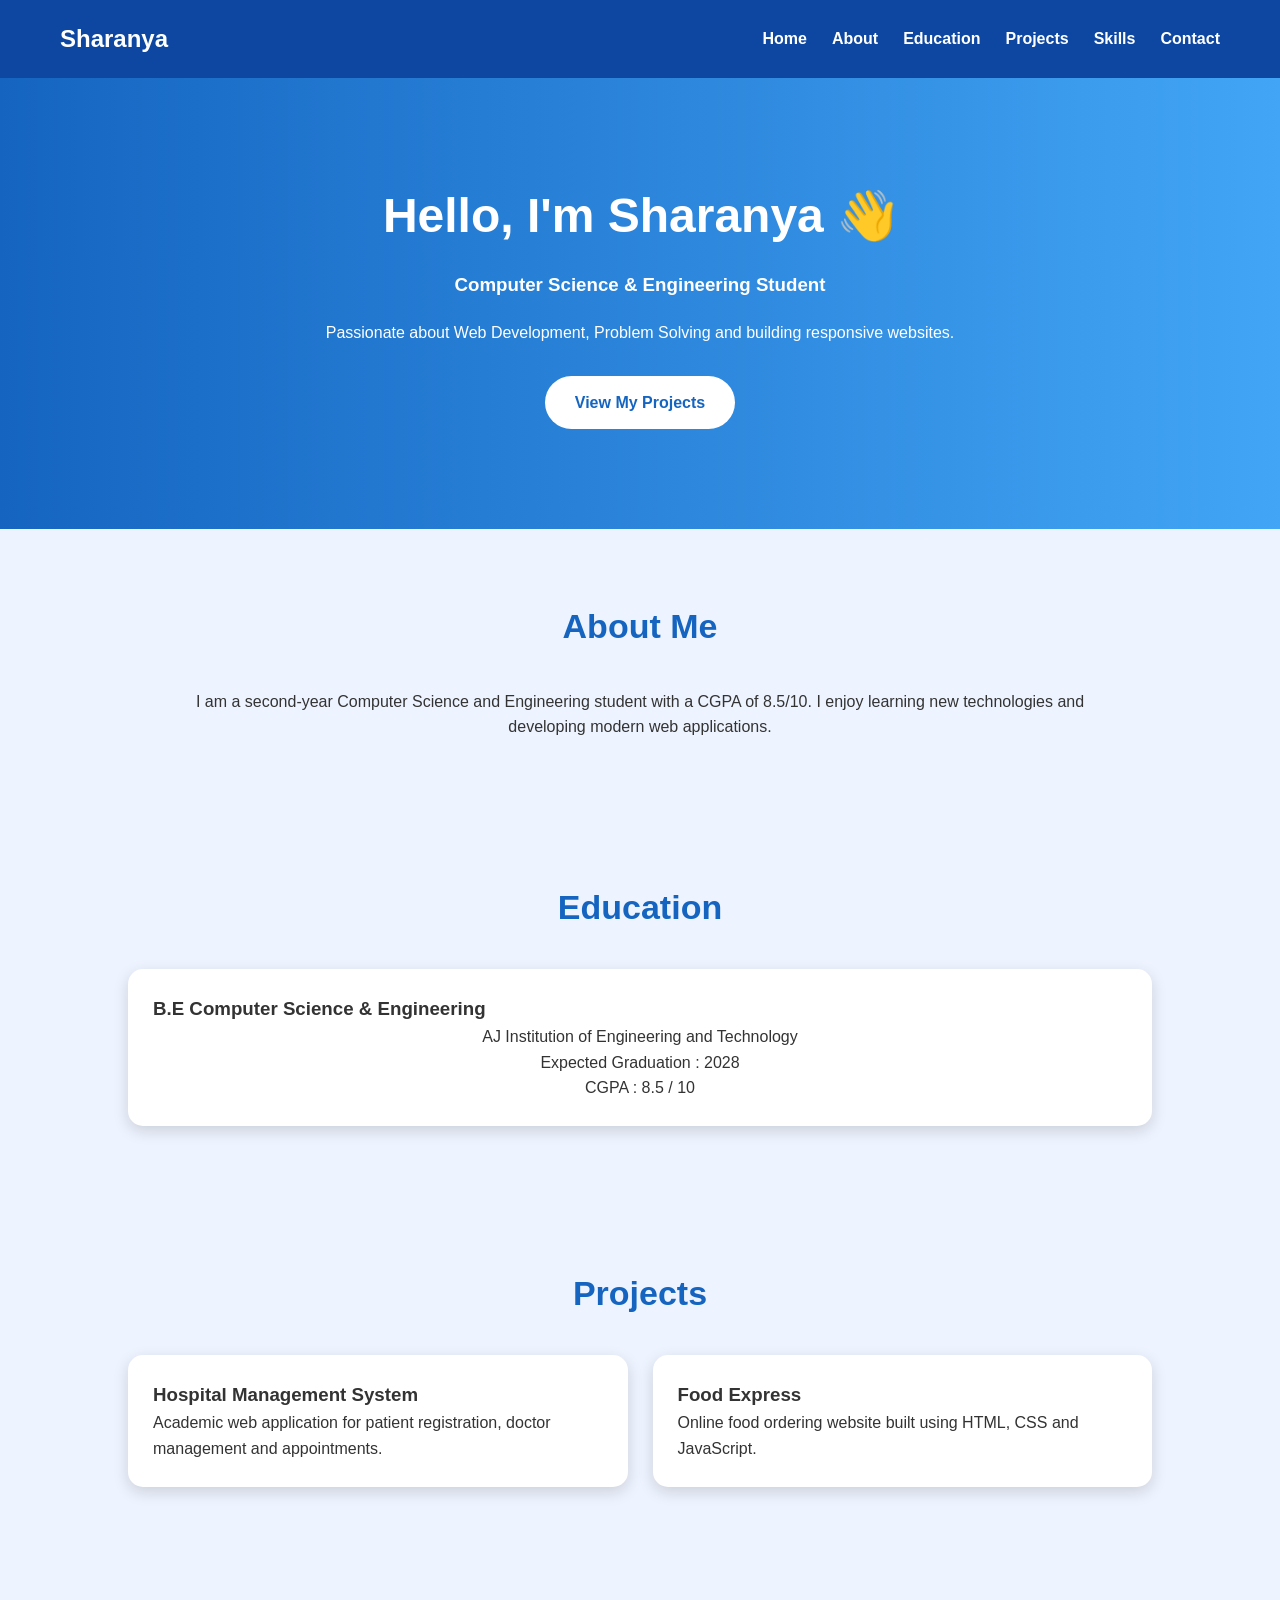
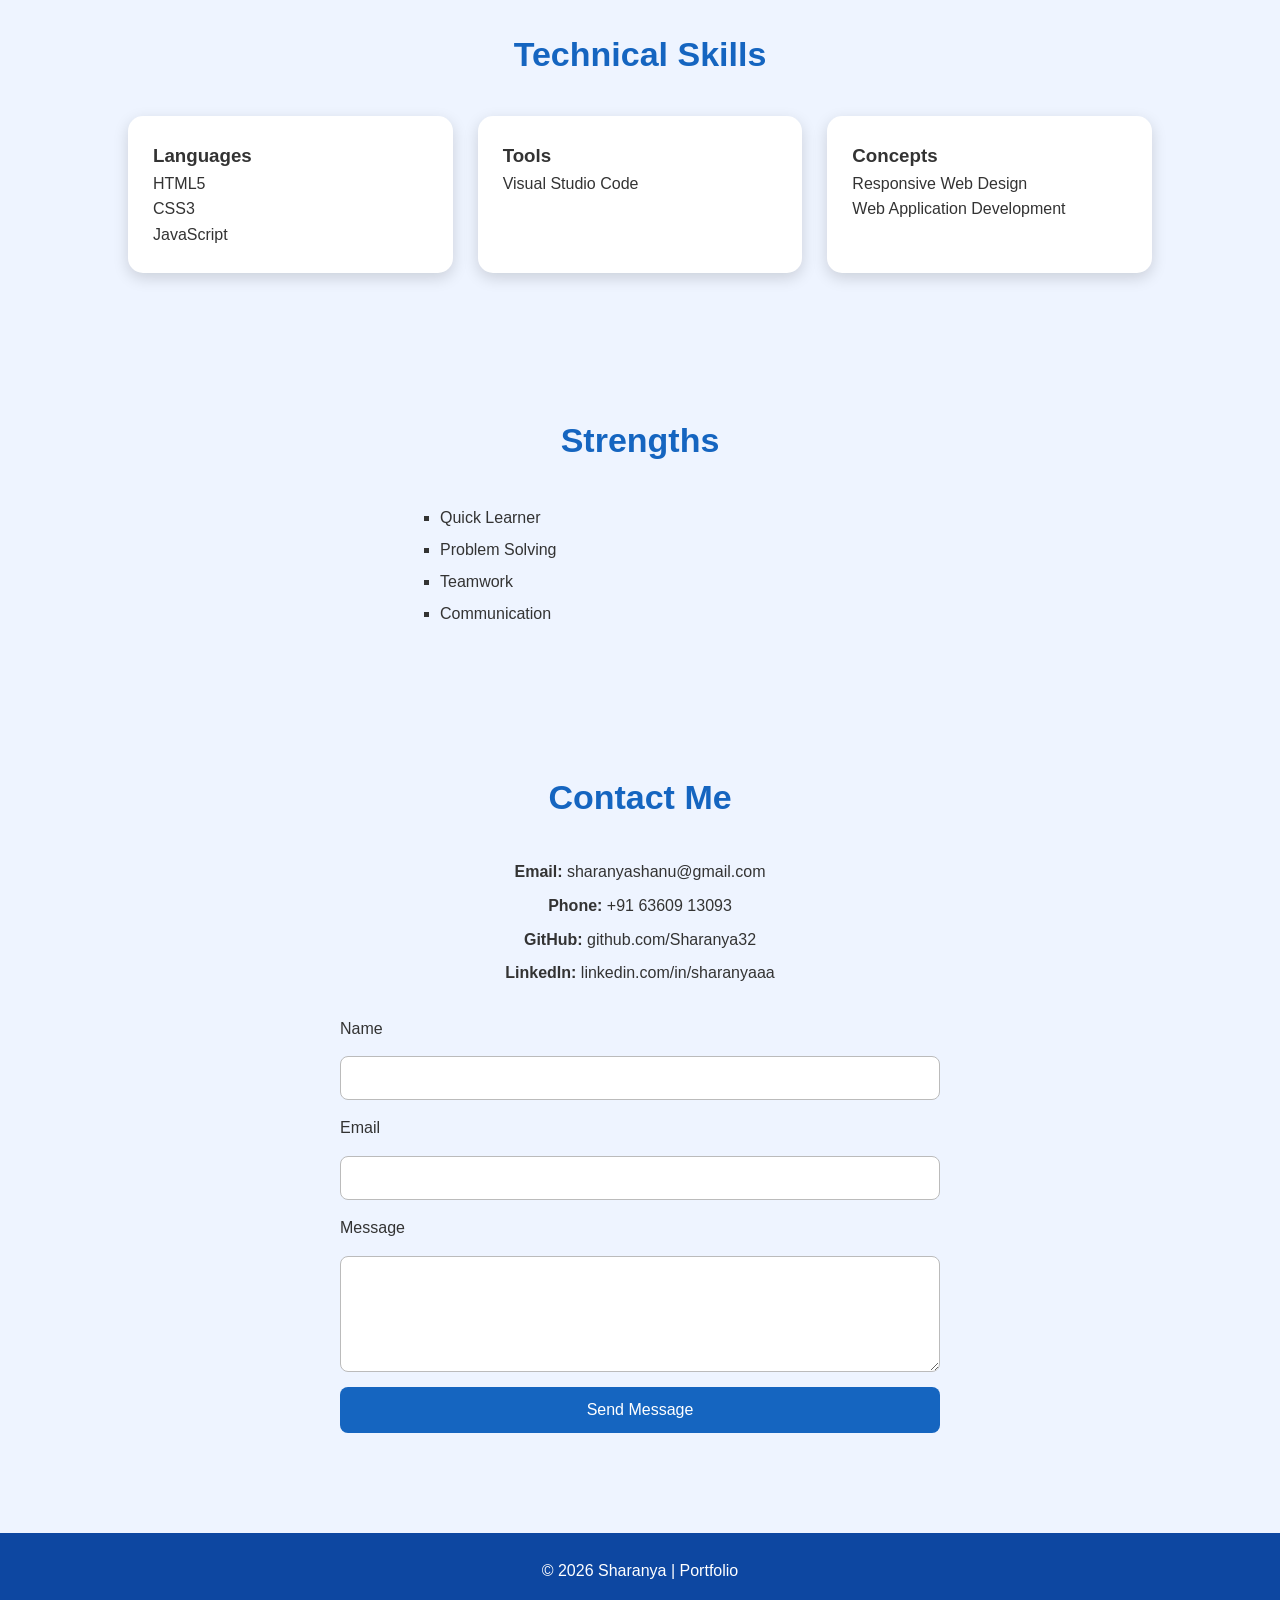
==== index.html @ c0501e67 "Update index.html" ====
<!DOCTYPE html>
<html lang="en">
<head>
    <meta charset="UTF-8">
    <meta name="viewport" content="width=device-width, initial-scale=1.0">
    <title>Sharanya | Portfolio</title>

    <meta name="description" content="Portfolio of Sharanya, Computer Science and Engineering Student">
    <meta name="keywords" content="Portfolio, HTML, CSS, JavaScript, Web Development">
    <meta name="author" content="Sharanya">

   <link rel="stylesheet" href="style.css">

<body>

<a href="#home" class="skip-link">Skip to Main Content</a>

<header>

    <nav aria-label="Main Navigation">

        <h2 class="logo">Sharanya</h2>

        <ul>

            <li><a href="#home">Home</a></li>

            <li><a href="#about">About</a></li>

            <li><a href="#education">Education</a></li>

            <li><a href="#projects">Projects</a></li>

            <li><a href="#skills">Skills</a></li>

            <li><a href="#contact">Contact</a></li>

        </ul>

    </nav>

</header>

<!-- HOME -->

<main>

<section id="home" class="hero">

<h1>Hello, I'm Sharanya 👋</h1>

<h3>Computer Science & Engineering Student</h3>

<p>

Passionate about Web Development, Problem Solving and
building responsive websites.

</p>

<a href="#projects" class="btn">
View My Projects
</a>

</section>

<!-- ABOUT -->

<section id="about">

<h2>About Me</h2>

<p>

I am a second-year Computer Science and Engineering student
with a CGPA of 8.5/10.
I enjoy learning new technologies and developing modern web applications.

</p>

</section>

<!-- EDUCATION -->

<section id="education">

<h2>Education</h2>

<div class="card">

<h3>B.E Computer Science & Engineering</h3>

<p>

AJ Institution of Engineering and Technology

</p>

<p>

Expected Graduation : 2028

</p>

<p>

CGPA : 8.5 / 10

</p>

</div>

</section>

<!-- PROJECTS -->

<section id="projects">

<h2>Projects</h2>

<div class="cards">

<div class="card">

<h3>Hospital Management System</h3>

<p>

Academic web application for patient registration,
doctor management and appointments.

</p>

</div>

<div class="card">

<h3>Food Express</h3>

<p>

Online food ordering website built using
HTML, CSS and JavaScript.

</p>

</div>

</div>

</section>

<!-- SKILLS -->

<section id="skills">

<h2>Technical Skills</h2>

<div class="cards">

<div class="card">

<h3>Languages</h3>

<p>HTML5</p>

<p>CSS3</p>

<p>JavaScript</p>

</div>

<div class="card">

<h3>Tools</h3>

<p>Visual Studio Code</p>

</div>

<div class="card">

<h3>Concepts</h3>

<p>Responsive Web Design</p>

<p>Web Application Development</p>

</div>

</div>

</section>

<!-- STRENGTHS -->

<section>

<h2>Strengths</h2>

<ul>

<li>Quick Learner</li>

<li>Problem Solving</li>

<li>Teamwork</li>

<li>Communication</li>

</ul>

</section>

<!-- CONTACT -->

<section id="contact">

<h2>Contact Me</h2>

<p><strong>Email:</strong> sharanyashanu@gmail.com</p>

<p><strong>Phone:</strong> +91 63609 13093</p>

<p><strong>GitHub:</strong> github.com/Sharanya32</p>

<p><strong>LinkedIn:</strong> linkedin.com/in/sharanyaaa</p>

<form>

<label for="name">Name</label>

<input type="text" id="name" required>

<label for="email">Email</label>

<input type="email" id="email" required>

<label for="message">Message</label>

<textarea id="message" rows="5" required></textarea>

<button type="submit">

Send Message

</button>

</form>

</section>

</main>

<footer>

<p>

© 2026 Sharanya | Portfolio

</p>

</footer>

<script src="main.js"></script>

</body>
</html>
---- style.css ----
/* Reset */
*{
    margin:0;
    padding:0;
    box-sizing:border-box;
}

html{
    scroll-behavior:smooth;
}

body{
    font-family:Arial, Helvetica, sans-serif;
    background:#eef4ff;
    color:#333;
    line-height:1.6;
}

/* Skip Link */
.skip-link{
    position:absolute;
    left:-9999px;
}

.skip-link:focus{
    left:20px;
    top:20px;
    background:#000;
    color:#fff;
    padding:10px;
    z-index:1000;
}

/* Navigation */
header{
    position:sticky;
    top:0;
    background:#0d47a1;
    z-index:1000;
}

nav{
    max-width:1200px;
    margin:auto;
    display:flex;
    justify-content:space-between;
    align-items:center;
    padding:20px;
}

.logo{
    color:#fff;
}

nav ul{
    list-style:none;
    display:flex;
    gap:25px;
}

nav a{
    text-decoration:none;
    color:white;
    font-weight:bold;
    transition:.3s;
}

nav a:hover{
    color:#ffd54f;
}

/* Hero Section */
.hero{
    text-align:center;
    padding:100px 20px;
    background:linear-gradient(to right,#1565c0,#42a5f5);
    color:white;
}

.hero h1{
    font-size:48px;
    margin-bottom:15px;
}

.hero h3{
    margin-bottom:20px;
}

.hero p{
    max-width:700px;
    margin:auto;
    margin-bottom:30px;
}

.btn{
    display:inline-block;
    background:white;
    color:#1565c0;
    padding:14px 30px;
    text-decoration:none;
    border-radius:30px;
    font-weight:bold;
    transition:.3s;
}

.btn:hover{
    background:#ffd54f;
}

/* Sections */
section{
    padding:70px 10%;
}

section h2{
    text-align:center;
    color:#1565c0;
    margin-bottom:35px;
    font-size:34px;
}

/* Cards */
.cards{
    display:grid;
    grid-template-columns:repeat(auto-fit,minmax(280px,1fr));
    gap:25px;
}

.card{
    background:white;
    padding:25px;
    border-radius:15px;
    box-shadow:0 5px 15px rgba(0,0,0,.15);
    transition:.3s;
}

.card:hover{
    transform:translateY(-8px);
}

/* About */
#about p,
#education p{
    text-align:center;
    max-width:900px;
    margin:auto;
}

/* Strengths */
#strengths ul,
section ul{
    max-width:400px;
    margin:auto;
    list-style:square;
    line-height:2;
}

/* Contact */
form{
    max-width:600px;
    margin:30px auto;
    display:flex;
    flex-direction:column;
    gap:15px;
}

input,
textarea{
    padding:12px;
    border:1px solid #bbb;
    border-radius:8px;
    font-size:16px;
}

input:focus,
textarea:focus{
    border-color:#1565c0;
    outline:none;
}

button{
    background:#1565c0;
    color:white;
    border:none;
    padding:14px;
    border-radius:8px;
    font-size:16px;
    cursor:pointer;
    transition:.3s;
}

button:hover{
    background:#0d47a1;
}

#contact p{
    text-align:center;
    margin:8px 0;
}

/* Footer */
footer{
    background:#0d47a1;
    color:white;
    text-align:center;
    padding:25px;
}

/* Mobile */
@media(max-width:768px){

nav{
    flex-direction:column;
}

nav ul{
    flex-direction:column;
    text-align:center;
    margin-top:20px;
}

.hero h1{
    font-size:36px;
}

section{
    padding:50px 25px;
}

}
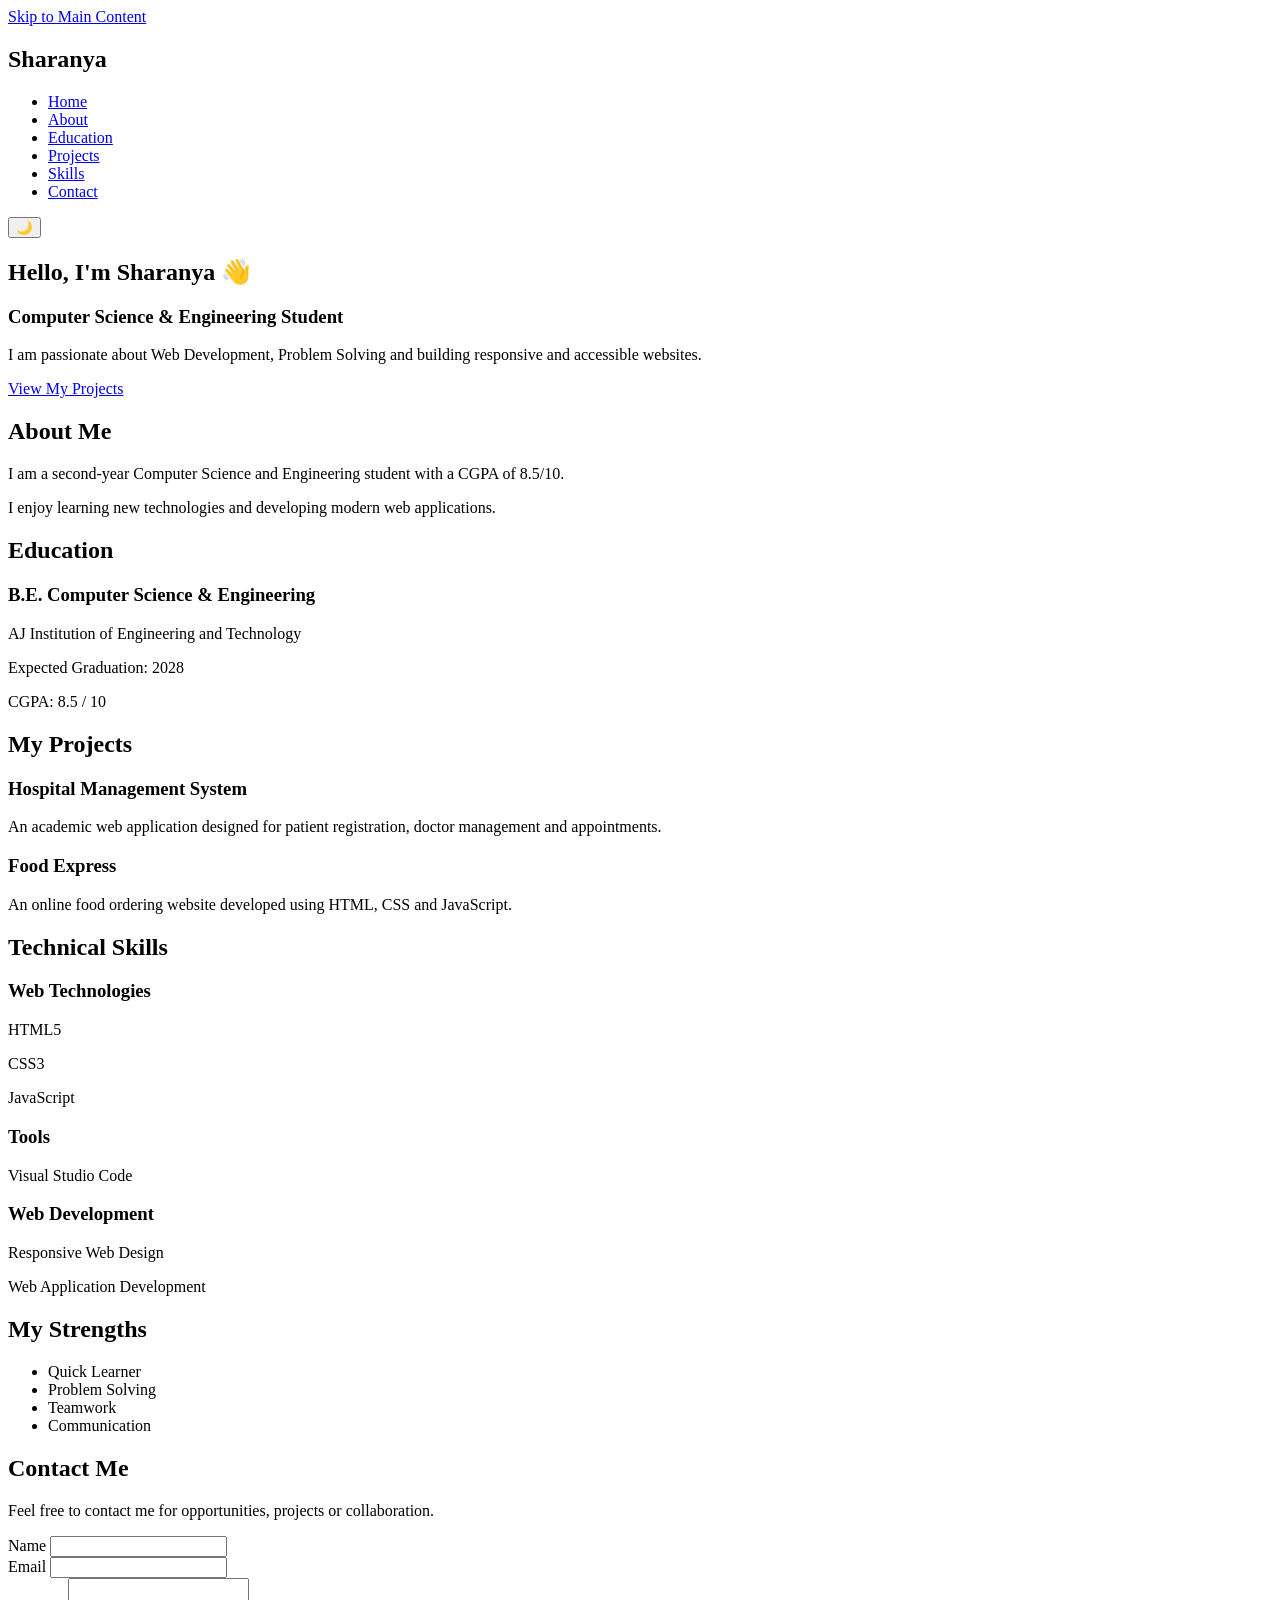
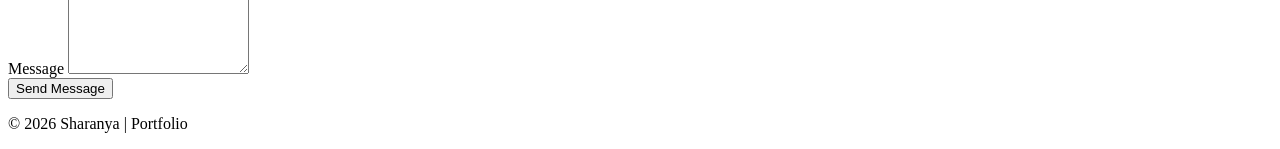
==== commit 03ce7bdf: "Update index.html" ====
--- a/index.html
+++ b/index.html
@@ -1,268 +1,363 @@
 <!DOCTYPE html>
 <html lang="en">
+
 <head>
     <meta charset="UTF-8">
+
     <meta name="viewport" content="width=device-width, initial-scale=1.0">
-    <title>Sharanya | Portfolio</title>
-
-    <meta name="description" content="Portfolio of Sharanya, Computer Science and Engineering Student">
-    <meta name="keywords" content="Portfolio, HTML, CSS, JavaScript, Web Development">
+
+    <title>Sharanya | Computer Science Portfolio</title>
+
+    <meta name="description"
+        content="Portfolio of Sharanya, a Computer Science and Engineering student interested in web development.">
+
+    <meta name="keywords"
+        content="Sharanya, Portfolio, HTML, CSS, JavaScript, Web Development">
+
     <meta name="author" content="Sharanya">
 
-   <link rel="stylesheet" href="style.css">
+   <link rel="stylesheet" href="css/style.css">
+</head>
 
 <body>
 
-<a href="#home" class="skip-link">Skip to Main Content</a>
-
-<header>
-
-    <nav aria-label="Main Navigation">
-
-        <h2 class="logo">Sharanya</h2>
-
-        <ul>
-
-            <li><a href="#home">Home</a></li>
-
-            <li><a href="#about">About</a></li>
-
-            <li><a href="#education">Education</a></li>
-
-            <li><a href="#projects">Projects</a></li>
-
-            <li><a href="#skills">Skills</a></li>
-
-            <li><a href="#contact">Contact</a></li>
-
-        </ul>
-
-    </nav>
-
-</header>
-
-<!-- HOME -->
-
-<main>
-
-<section id="home" class="hero">
-
-<h1>Hello, I'm Sharanya 👋</h1>
-
-<h3>Computer Science & Engineering Student</h3>
-
-<p>
-
-Passionate about Web Development, Problem Solving and
-building responsive websites.
-
-</p>
-
-<a href="#projects" class="btn">
-View My Projects
-</a>
-
-</section>
-
-<!-- ABOUT -->
-
-<section id="about">
-
-<h2>About Me</h2>
-
-<p>
-
-I am a second-year Computer Science and Engineering student
-with a CGPA of 8.5/10.
-I enjoy learning new technologies and developing modern web applications.
-
-</p>
-
-</section>
-
-<!-- EDUCATION -->
-
-<section id="education">
-
-<h2>Education</h2>
-
-<div class="card">
-
-<h3>B.E Computer Science & Engineering</h3>
-
-<p>
-
-AJ Institution of Engineering and Technology
-
-</p>
-
-<p>
-
-Expected Graduation : 2028
-
-</p>
-
-<p>
-
-CGPA : 8.5 / 10
-
-</p>
-
-</div>
-
-</section>
-
-<!-- PROJECTS -->
-
-<section id="projects">
-
-<h2>Projects</h2>
-
-<div class="cards">
-
-<div class="card">
-
-<h3>Hospital Management System</h3>
-
-<p>
-
-Academic web application for patient registration,
-doctor management and appointments.
-
-</p>
-
-</div>
-
-<div class="card">
-
-<h3>Food Express</h3>
-
-<p>
-
-Online food ordering website built using
-HTML, CSS and JavaScript.
-
-</p>
-
-</div>
-
-</div>
-
-</section>
-
-<!-- SKILLS -->
-
-<section id="skills">
-
-<h2>Technical Skills</h2>
-
-<div class="cards">
-
-<div class="card">
-
-<h3>Languages</h3>
-
-<p>HTML5</p>
-
-<p>CSS3</p>
-
-<p>JavaScript</p>
-
-</div>
-
-<div class="card">
-
-<h3>Tools</h3>
-
-<p>Visual Studio Code</p>
-
-</div>
-
-<div class="card">
-
-<h3>Concepts</h3>
-
-<p>Responsive Web Design</p>
-
-<p>Web Application Development</p>
-
-</div>
-
-</div>
-
-</section>
-
-<!-- STRENGTHS -->
-
-<section>
-
-<h2>Strengths</h2>
-
-<ul>
-
-<li>Quick Learner</li>
-
-<li>Problem Solving</li>
-
-<li>Teamwork</li>
-
-<li>Communication</li>
-
-</ul>
-
-</section>
-
-<!-- CONTACT -->
-
-<section id="contact">
-
-<h2>Contact Me</h2>
-
-<p><strong>Email:</strong> sharanyashanu@gmail.com</p>
-
-<p><strong>Phone:</strong> +91 63609 13093</p>
-
-<p><strong>GitHub:</strong> github.com/Sharanya32</p>
-
-<p><strong>LinkedIn:</strong> linkedin.com/in/sharanyaaa</p>
-
-<form>
-
-<label for="name">Name</label>
-
-<input type="text" id="name" required>
-
-<label for="email">Email</label>
-
-<input type="email" id="email" required>
-
-<label for="message">Message</label>
-
-<textarea id="message" rows="5" required></textarea>
-
-<button type="submit">
-
-Send Message
-
-</button>
-
-</form>
-
-</section>
-
-</main>
-
-<footer>
-
-<p>
-
-© 2026 Sharanya | Portfolio
-
-</p>
-
-</footer>
-
-<script src="main.js"></script>
+    <!-- Skip Navigation -->
+    <a href="#main-content" class="skip-link">
+        Skip to Main Content
+    </a>
+
+
+    <!-- HEADER -->
+    <header>
+
+        <nav aria-label="Main Navigation">
+
+            <h2 class="logo">Sharanya</h2>
+
+            <ul>
+
+                <li>
+                    <a href="#home">Home</a>
+                </li>
+
+                <li>
+                    <a href="#about">About</a>
+                </li>
+
+                <li>
+                    <a href="#education">Education</a>
+                </li>
+
+                <li>
+                    <a href="#projects">Projects</a>
+                </li>
+
+                <li>
+                    <a href="#skills">Skills</a>
+                </li>
+
+                <li>
+                    <a href="#contact">Contact</a>
+                </li>
+
+            </ul>
+
+            <!-- Dark Mode Button -->
+            <button
+                id="theme-toggle"
+                type="button"
+                aria-label="Toggle dark mode"
+                title="Toggle dark mode">
+                🌙
+            </button>
+
+        </nav>
+
+    </header>
+
+
+    <!-- MAIN CONTENT -->
+    <main id="main-content">
+
+
+        <!-- HOME -->
+        <section id="home" class="hero">
+
+            <div>
+
+                <h1>
+                    Hello, I'm Sharanya 👋
+                </h1>
+
+                <h3>
+                    Computer Science & Engineering Student
+                </h3>
+
+                <p>
+                    I am passionate about Web Development,
+                    Problem Solving and building responsive
+                    and accessible websites.
+                </p>
+
+                <a href="#projects" class="btn">
+                    View My Projects
+                </a>
+
+            </div>
+
+        </section>
+
+
+        <!-- ABOUT -->
+        <section id="about">
+
+            <h2>About Me</h2>
+
+            <article class="card">
+
+                <p>
+                    I am a second-year Computer Science and
+                    Engineering student with a CGPA of 8.5/10.
+                </p>
+
+                <p>
+                    I enjoy learning new technologies and
+                    developing modern web applications.
+                </p>
+
+            </article>
+
+        </section>
+
+
+        <!-- EDUCATION -->
+        <section id="education">
+
+            <h2>Education</h2>
+
+            <div class="cards">
+
+                <article class="card">
+
+                    <h3>
+                        B.E. Computer Science & Engineering
+                    </h3>
+
+                    <p>
+                        AJ Institution of Engineering
+                        and Technology
+                    </p>
+
+                    <p>
+                        Expected Graduation: 2028
+                    </p>
+
+                    <p>
+                        CGPA: 8.5 / 10
+                    </p>
+
+                </article>
+
+            </div>
+
+        </section>
+
+
+        <!-- PROJECTS -->
+        <section id="projects">
+
+            <h2>My Projects</h2>
+
+            <div class="cards">
+
+                <article class="card">
+
+                    <h3>
+                        Hospital Management System
+                    </h3>
+
+                    <p>
+                        An academic web application designed
+                        for patient registration, doctor
+                        management and appointments.
+                    </p>
+
+                </article>
+
+
+                <article class="card">
+
+                    <h3>
+                        Food Express
+                    </h3>
+
+                    <p>
+                        An online food ordering website
+                        developed using HTML, CSS and
+                        JavaScript.
+                    </p>
+
+                </article>
+
+            </div>
+
+        </section>
+
+
+        <!-- SKILLS -->
+        <section id="skills">
+
+            <h2>Technical Skills</h2>
+
+            <div class="cards">
+
+                <article class="card">
+
+                    <h3>Web Technologies</h3>
+
+                    <p>HTML5</p>
+
+                    <p>CSS3</p>
+
+                    <p>JavaScript</p>
+
+                </article>
+
+
+                <article class="card">
+
+                    <h3>Tools</h3>
+
+                    <p>
+                        Visual Studio Code
+                    </p>
+
+                </article>
+
+
+                <article class="card">
+
+                    <h3>Web Development</h3>
+
+                    <p>
+                        Responsive Web Design
+                    </p>
+
+                    <p>
+                        Web Application Development
+                    </p>
+
+                </article>
+
+            </div>
+
+        </section>
+
+
+        <!-- STRENGTHS -->
+        <section id="strengths">
+
+            <h2>My Strengths</h2>
+
+            <ul>
+
+                <li>Quick Learner</li>
+
+                <li>Problem Solving</li>
+
+                <li>Teamwork</li>
+
+                <li>Communication</li>
+
+            </ul>
+
+        </section>
+
+
+        <!-- CONTACT -->
+        <section id="contact">
+
+            <h2>Contact Me</h2>
+
+            <p>
+                Feel free to contact me for opportunities,
+                projects or collaboration.
+            </p>
+
+
+            <form aria-label="Contact Form">
+
+                <div>
+
+                    <label for="name">
+                        Name
+                    </label>
+
+                    <input
+                        type="text"
+                        id="name"
+                        name="name"
+                        autocomplete="name"
+                        required>
+
+                </div>
+
+
+                <div>
+
+                    <label for="email">
+                        Email
+                    </label>
+
+                    <input
+                        type="email"
+                        id="email"
+                        name="email"
+                        autocomplete="email"
+                        required>
+
+                </div>
+
+
+                <div>
+
+                    <label for="message">
+                        Message
+                    </label>
+
+                    <textarea
+                        id="message"
+                        name="message"
+                        rows="6"
+                        required></textarea>
+
+                </div>
+
+
+                <button type="submit">
+                    Send Message
+                </button>
+
+            </form>
+
+        </section>
+
+    </main>
+
+
+    <!-- FOOTER -->
+    <footer>
+
+        <p>
+            © 2026 Sharanya | Portfolio
+        </p>
+
+    </footer>
+
+
+    <!-- JAVASCRIPT -->
+    <script src="main.js"></script>
 
 </body>
+
 </html>
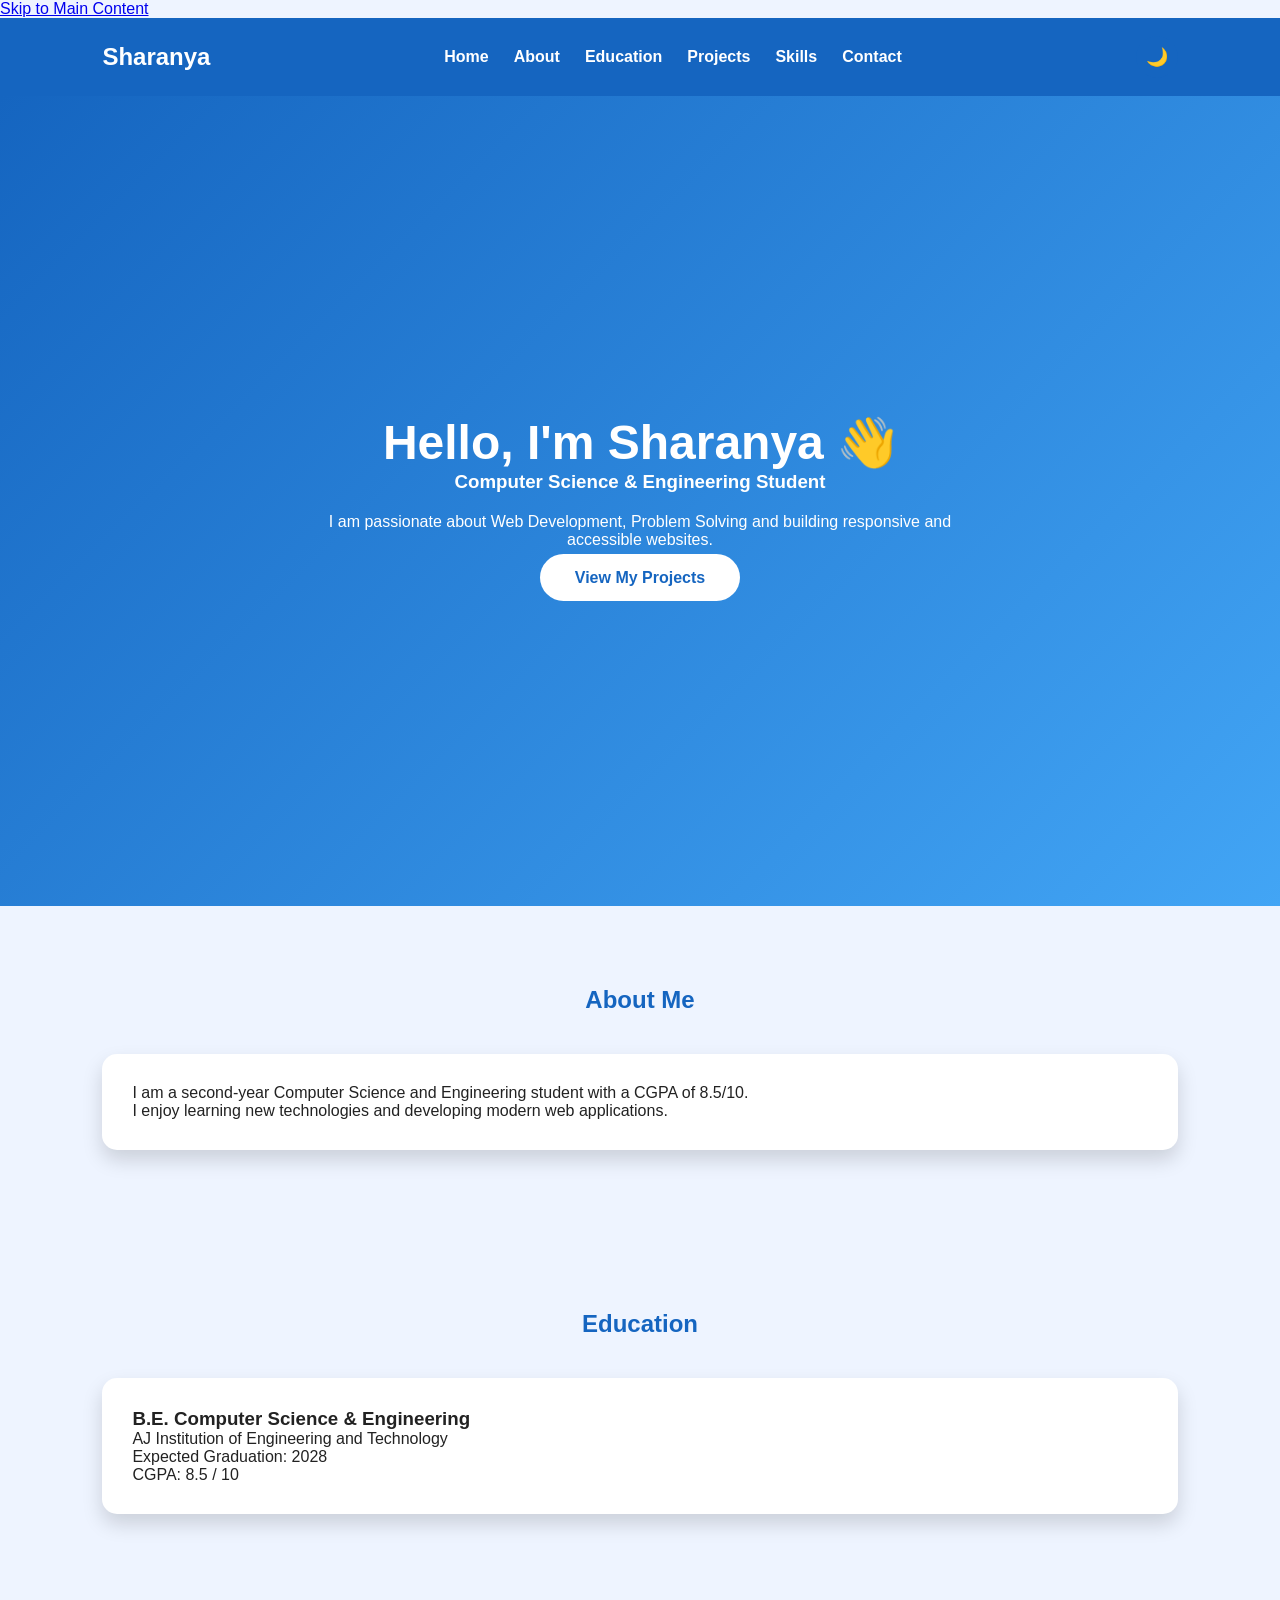
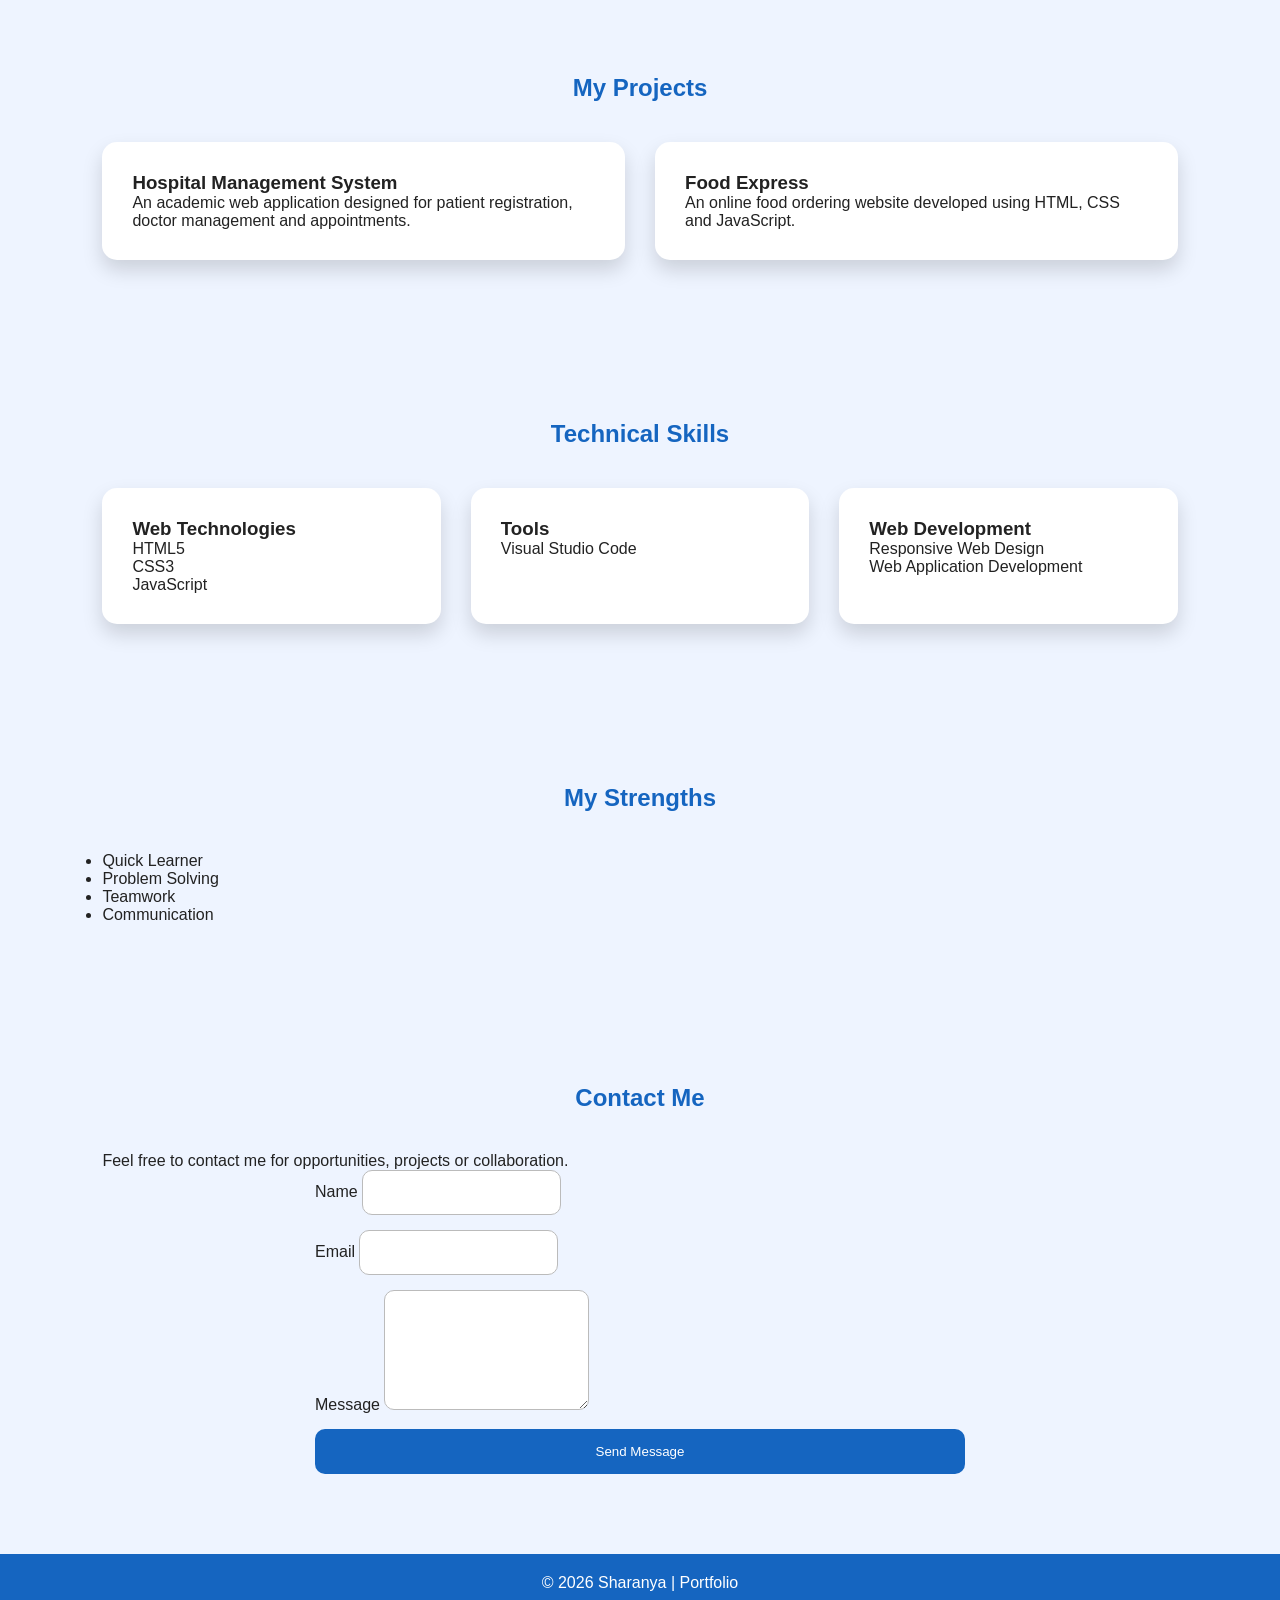
==== commit 6c764c2c: "Update index.html" ====
--- a/index.html
+++ b/index.html
@@ -16,7 +16,7 @@
 
     <meta name="author" content="Sharanya">
 
-   <link rel="stylesheet" href="css/style.css">
+ <link rel="stylesheet" href="style.css">
 </head>
 
 <body>
--- a/style.css
+++ b/style.css
@@ -0,0 +1,346 @@
+/*==============================
+      CSS VARIABLES
+===============================*/
+
+:root{
+
+--primary:#1565C0;
+--secondary:#42A5F5;
+--background:#eef4ff;
+--card:#ffffff;
+--text:#222;
+--shadow:0 10px 20px rgba(0,0,0,.15);
+
+}
+
+.dark{
+
+--background:#121212;
+--card:#1f1f1f;
+--text:#f2f2f2;
+--primary:#90CAF9;
+--secondary:#64B5F6;
+
+}
+
+/*==============================
+RESET
+===============================*/
+
+*{
+margin:0;
+padding:0;
+box-sizing:border-box;
+}
+
+html{
+
+scroll-behavior:smooth;
+
+}
+
+body{
+
+font-family:Arial,Helvetica,sans-serif;
+
+background:var(--background);
+
+color:var(--text);
+
+transition:.4s;
+
+}
+
+/*==============================
+NAVIGATION
+===============================*/
+
+header{
+
+background:var(--primary);
+
+position:sticky;
+
+top:0;
+
+z-index:999;
+
+}
+
+nav{
+
+display:flex;
+
+justify-content:space-between;
+
+align-items:center;
+
+padding:18px 8%;
+
+}
+
+.logo{
+
+color:white;
+
+}
+
+nav ul{
+
+display:flex;
+
+gap:25px;
+
+list-style:none;
+
+}
+
+nav a{
+
+text-decoration:none;
+
+color:white;
+
+font-weight:bold;
+
+transition:.3s;
+
+}
+
+nav a:hover{
+
+color:#FFD54F;
+
+}
+
+#theme-toggle{
+
+padding:10px;
+
+border:none;
+
+border-radius:50%;
+
+cursor:pointer;
+
+font-size:18px;
+
+}
+
+/*==============================
+HERO
+===============================*/
+
+.hero{
+
+display:grid;
+
+place-items:center;
+
+text-align:center;
+
+min-height:90vh;
+
+background:linear-gradient(135deg,var(--primary),var(--secondary));
+
+color:white;
+
+padding:40px;
+
+}
+
+.hero h1{
+
+font-size:3rem;
+
+}
+
+.hero p{
+
+max-width:650px;
+
+margin:20px auto;
+
+}
+
+.btn{
+
+background:white;
+
+color:var(--primary);
+
+padding:15px 35px;
+
+border-radius:30px;
+
+text-decoration:none;
+
+font-weight:bold;
+
+transition:.3s;
+
+}
+
+.btn:hover{
+
+transform:scale(1.05);
+
+}
+
+/*==============================
+SECTIONS
+===============================*/
+
+section{
+
+padding:80px 8%;
+
+}
+
+section h2{
+
+text-align:center;
+
+margin-bottom:40px;
+
+color:var(--primary);
+
+}
+
+/*==============================
+GRID
+===============================*/
+
+.cards{
+
+display:grid;
+
+grid-template-columns:repeat(auto-fit,minmax(280px,1fr));
+
+gap:30px;
+
+}
+
+.card{
+
+background:var(--card);
+
+padding:30px;
+
+border-radius:15px;
+
+box-shadow:var(--shadow);
+
+transition:.3s;
+
+}
+
+.card:hover{
+
+transform:translateY(-10px);
+
+}
+
+/*==============================
+CONTACT
+===============================*/
+
+form{
+
+display:flex;
+
+flex-direction:column;
+
+gap:15px;
+
+max-width:650px;
+
+margin:auto;
+
+}
+
+input,textarea{
+
+padding:14px;
+
+border-radius:10px;
+
+border:1px solid #bbb;
+
+}
+
+button{
+
+padding:15px;
+
+background:var(--primary);
+
+color:white;
+
+border:none;
+
+cursor:pointer;
+
+border-radius:10px;
+
+}
+
+/*==============================
+FOOTER
+===============================*/
+
+footer{
+
+background:var(--primary);
+
+color:white;
+
+text-align:center;
+
+padding:20px;
+
+}
+
+/*==============================
+TABLET
+===============================*/
+
+@media(max-width:992px){
+
+nav{
+
+flex-direction:column;
+
+gap:20px;
+
+}
+
+}
+
+/*==============================
+MOBILE
+===============================*/
+
+@media(max-width:768px){
+
+nav ul{
+
+flex-direction:column;
+
+text-align:center;
+
+}
+
+.hero h1{
+
+font-size:2rem;
+
+}
+
+section{
+
+padding:60px 25px;
+
+}
+
+}
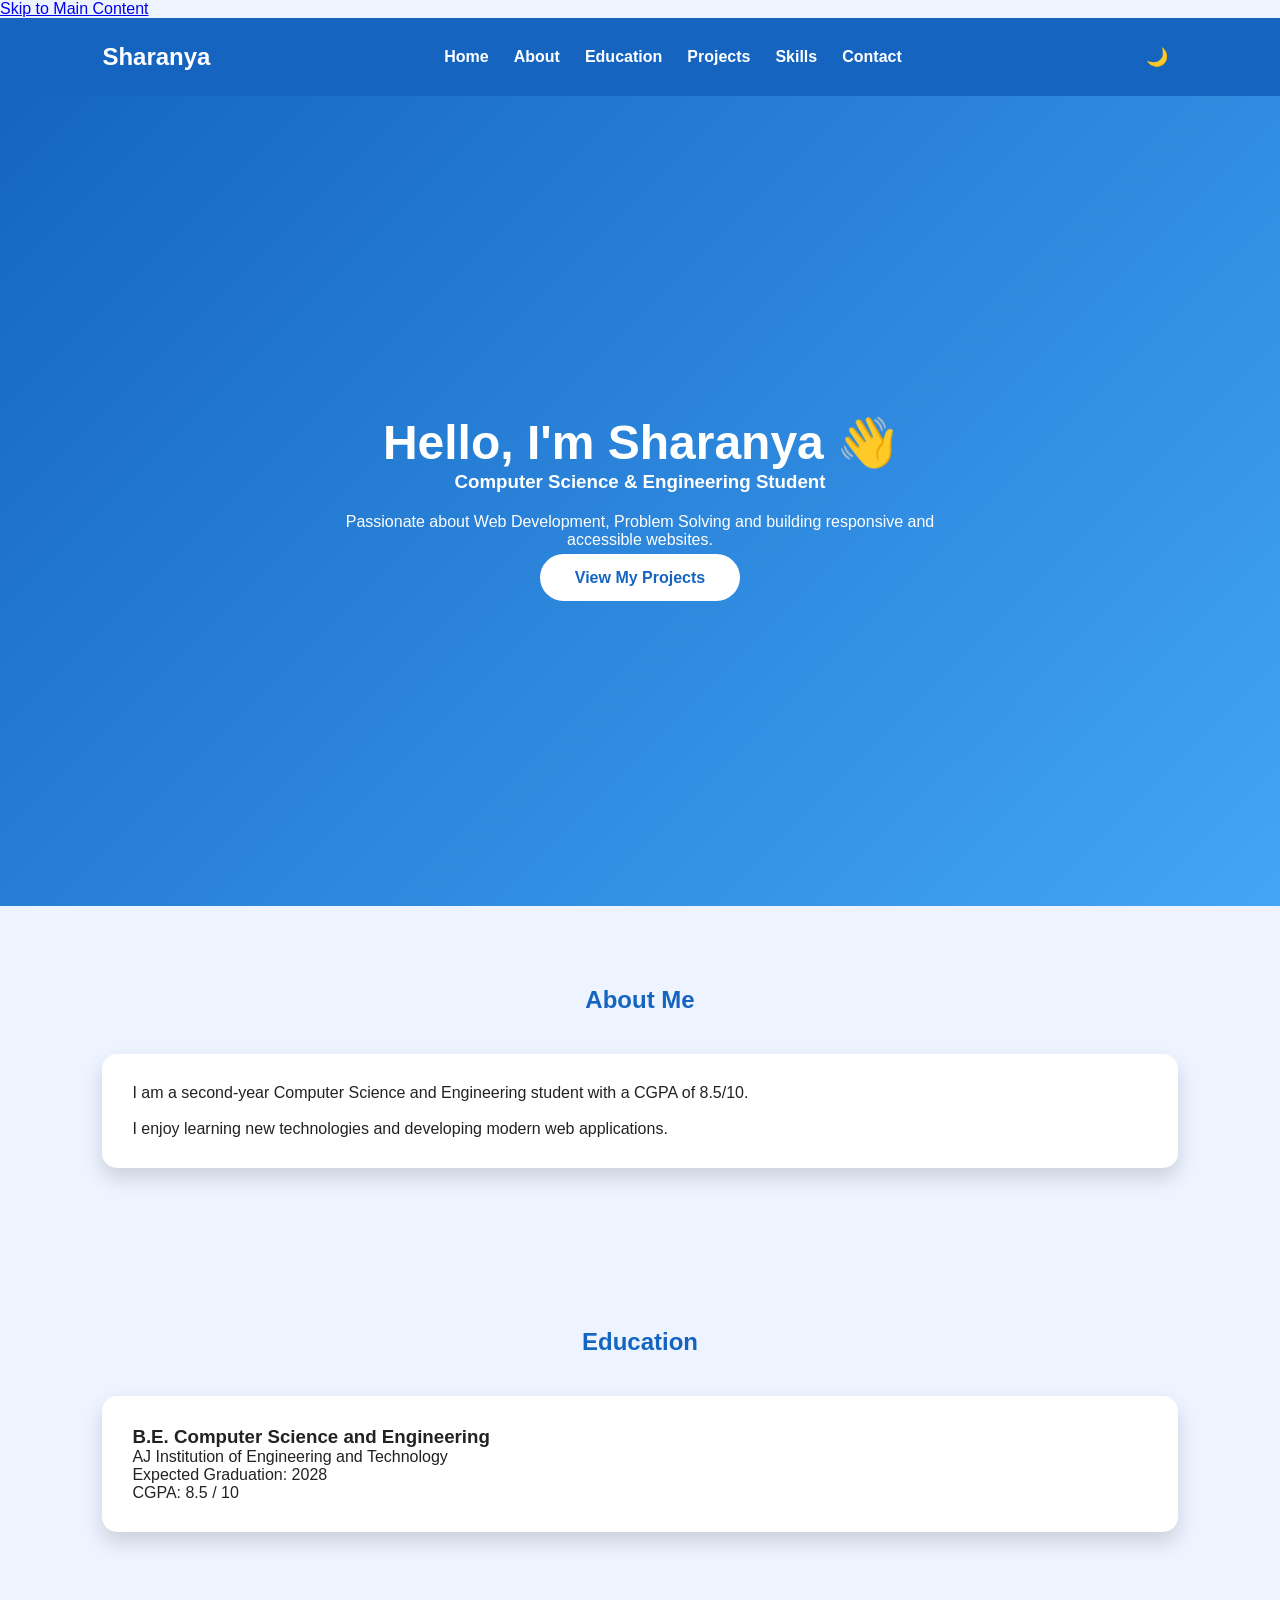
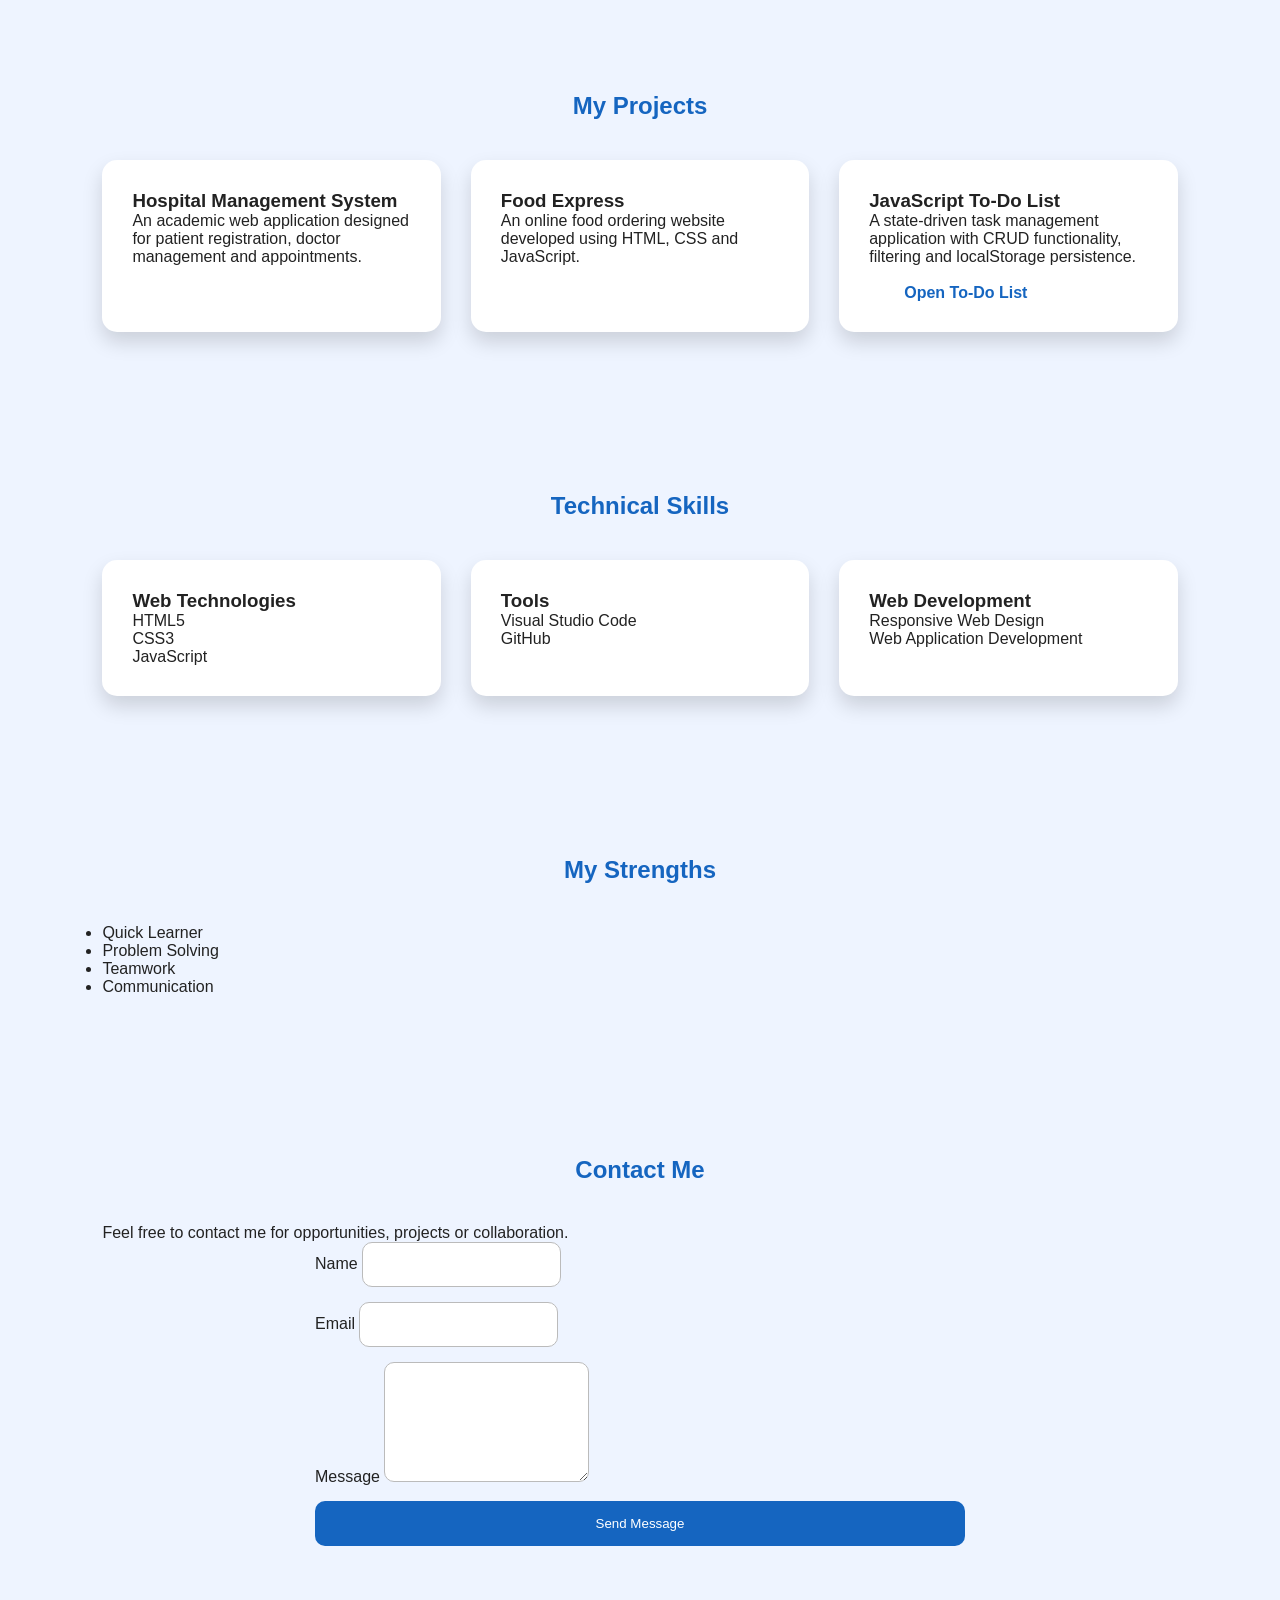
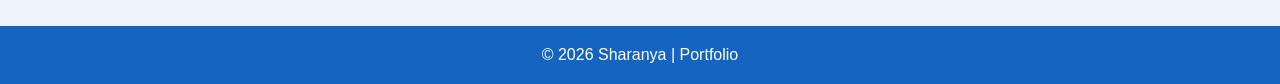
==== commit 5d27ac47: "Update index.html" ====
--- a/index.html
+++ b/index.html
@@ -16,23 +16,25 @@
 
     <meta name="author" content="Sharanya">
 
- <link rel="stylesheet" href="style.css">
+    <link rel="stylesheet" href="style.css">
 </head>
 
 <body>
 
-    <!-- Skip Navigation -->
+    <!-- Skip Link -->
     <a href="#main-content" class="skip-link">
         Skip to Main Content
     </a>
 
 
-    <!-- HEADER -->
+    <!-- Header -->
     <header>
 
         <nav aria-label="Main Navigation">
 
-            <h2 class="logo">Sharanya</h2>
+            <h2 class="logo">
+                Sharanya
+            </h2>
 
             <ul>
 
@@ -61,6 +63,7 @@
                 </li>
 
             </ul>
+
 
             <!-- Dark Mode Button -->
             <button
@@ -76,11 +79,14 @@
     </header>
 
 
-    <!-- MAIN CONTENT -->
+    <!-- Main Content -->
     <main id="main-content">
 
 
-        <!-- HOME -->
+        <!-- =========================
+             HOME
+        ========================== -->
+
         <section id="home" class="hero">
 
             <div>
@@ -94,7 +100,7 @@
                 </h3>
 
                 <p>
-                    I am passionate about Web Development,
+                    Passionate about Web Development,
                     Problem Solving and building responsive
                     and accessible websites.
                 </p>
@@ -108,7 +114,10 @@
         </section>
 
 
-        <!-- ABOUT -->
+        <!-- =========================
+             ABOUT
+        ========================== -->
+
         <section id="about">
 
             <h2>About Me</h2>
@@ -116,9 +125,12 @@
             <article class="card">
 
                 <p>
-                    I am a second-year Computer Science and
-                    Engineering student with a CGPA of 8.5/10.
+                    I am a second-year Computer Science
+                    and Engineering student with a CGPA
+                    of 8.5/10.
                 </p>
+
+                <br>
 
                 <p>
                     I enjoy learning new technologies and
@@ -130,7 +142,10 @@
         </section>
 
 
-        <!-- EDUCATION -->
+        <!-- =========================
+             EDUCATION
+        ========================== -->
+
         <section id="education">
 
             <h2>Education</h2>
@@ -140,7 +155,7 @@
                 <article class="card">
 
                     <h3>
-                        B.E. Computer Science & Engineering
+                        B.E. Computer Science and Engineering
                     </h3>
 
                     <p>
@@ -163,12 +178,18 @@
         </section>
 
 
-        <!-- PROJECTS -->
+        <!-- =========================
+             PROJECTS
+        ========================== -->
+
         <section id="projects">
 
             <h2>My Projects</h2>
 
             <div class="cards">
+
+
+                <!-- Project 1 -->
 
                 <article class="card">
 
@@ -185,6 +206,8 @@
                 </article>
 
 
+                <!-- Project 2 -->
+
                 <article class="card">
 
                     <h3>
@@ -199,45 +222,89 @@
 
                 </article>
 
+
+                <!-- Project 3 - NEW TO-DO LIST -->
+
+                <article class="card">
+
+                    <h3>
+                        JavaScript To-Do List
+                    </h3>
+
+                    <p>
+                        A state-driven task management
+                        application with CRUD functionality,
+                        filtering and localStorage persistence.
+                    </p>
+
+                    <br>
+
+                    <a href="todo.html" class="btn">
+                        Open To-Do List
+                    </a>
+
+                </article>
+
+
             </div>
 
         </section>
 
 
-        <!-- SKILLS -->
+        <!-- =========================
+             SKILLS
+        ========================== -->
+
         <section id="skills">
 
             <h2>Technical Skills</h2>
 
             <div class="cards">
 
-                <article class="card">
-
-                    <h3>Web Technologies</h3>
-
-                    <p>HTML5</p>
-
-                    <p>CSS3</p>
-
-                    <p>JavaScript</p>
-
-                </article>
-
-
-                <article class="card">
-
-                    <h3>Tools</h3>
+
+                <article class="card">
+
+                    <h3>
+                        Web Technologies
+                    </h3>
+
+                    <p>
+                        HTML5
+                    </p>
+
+                    <p>
+                        CSS3
+                    </p>
+
+                    <p>
+                        JavaScript
+                    </p>
+
+                </article>
+
+
+                <article class="card">
+
+                    <h3>
+                        Tools
+                    </h3>
 
                     <p>
                         Visual Studio Code
                     </p>
 
-                </article>
-
-
-                <article class="card">
-
-                    <h3>Web Development</h3>
+                    <p>
+                        GitHub
+                    </p>
+
+                </article>
+
+
+                <article class="card">
+
+                    <h3>
+                        Web Development
+                    </h3>
 
                     <p>
                         Responsive Web Design
@@ -254,27 +321,41 @@
         </section>
 
 
-        <!-- STRENGTHS -->
+        <!-- =========================
+             STRENGTHS
+        ========================== -->
+
         <section id="strengths">
 
             <h2>My Strengths</h2>
 
             <ul>
 
-                <li>Quick Learner</li>
-
-                <li>Problem Solving</li>
-
-                <li>Teamwork</li>
-
-                <li>Communication</li>
+                <li>
+                    Quick Learner
+                </li>
+
+                <li>
+                    Problem Solving
+                </li>
+
+                <li>
+                    Teamwork
+                </li>
+
+                <li>
+                    Communication
+                </li>
 
             </ul>
 
         </section>
 
 
-        <!-- CONTACT -->
+        <!-- =========================
+             CONTACT
+        ========================== -->
+
         <section id="contact">
 
             <h2>Contact Me</h2>
@@ -285,7 +366,10 @@
             </p>
 
 
-            <form aria-label="Contact Form">
+            <form
+                aria-label="Contact Form"
+                id="contact-form">
+
 
                 <div>
 
@@ -329,7 +413,8 @@
                         id="message"
                         name="message"
                         rows="6"
-                        required></textarea>
+                        required>
+                    </textarea>
 
                 </div>
 
@@ -345,7 +430,8 @@
     </main>
 
 
-    <!-- FOOTER -->
+    <!-- Footer -->
+
     <footer>
 
         <p>
@@ -355,7 +441,8 @@
     </footer>
 
 
-    <!-- JAVASCRIPT -->
+    <!-- JavaScript -->
+
     <script src="main.js"></script>
 
 </body>
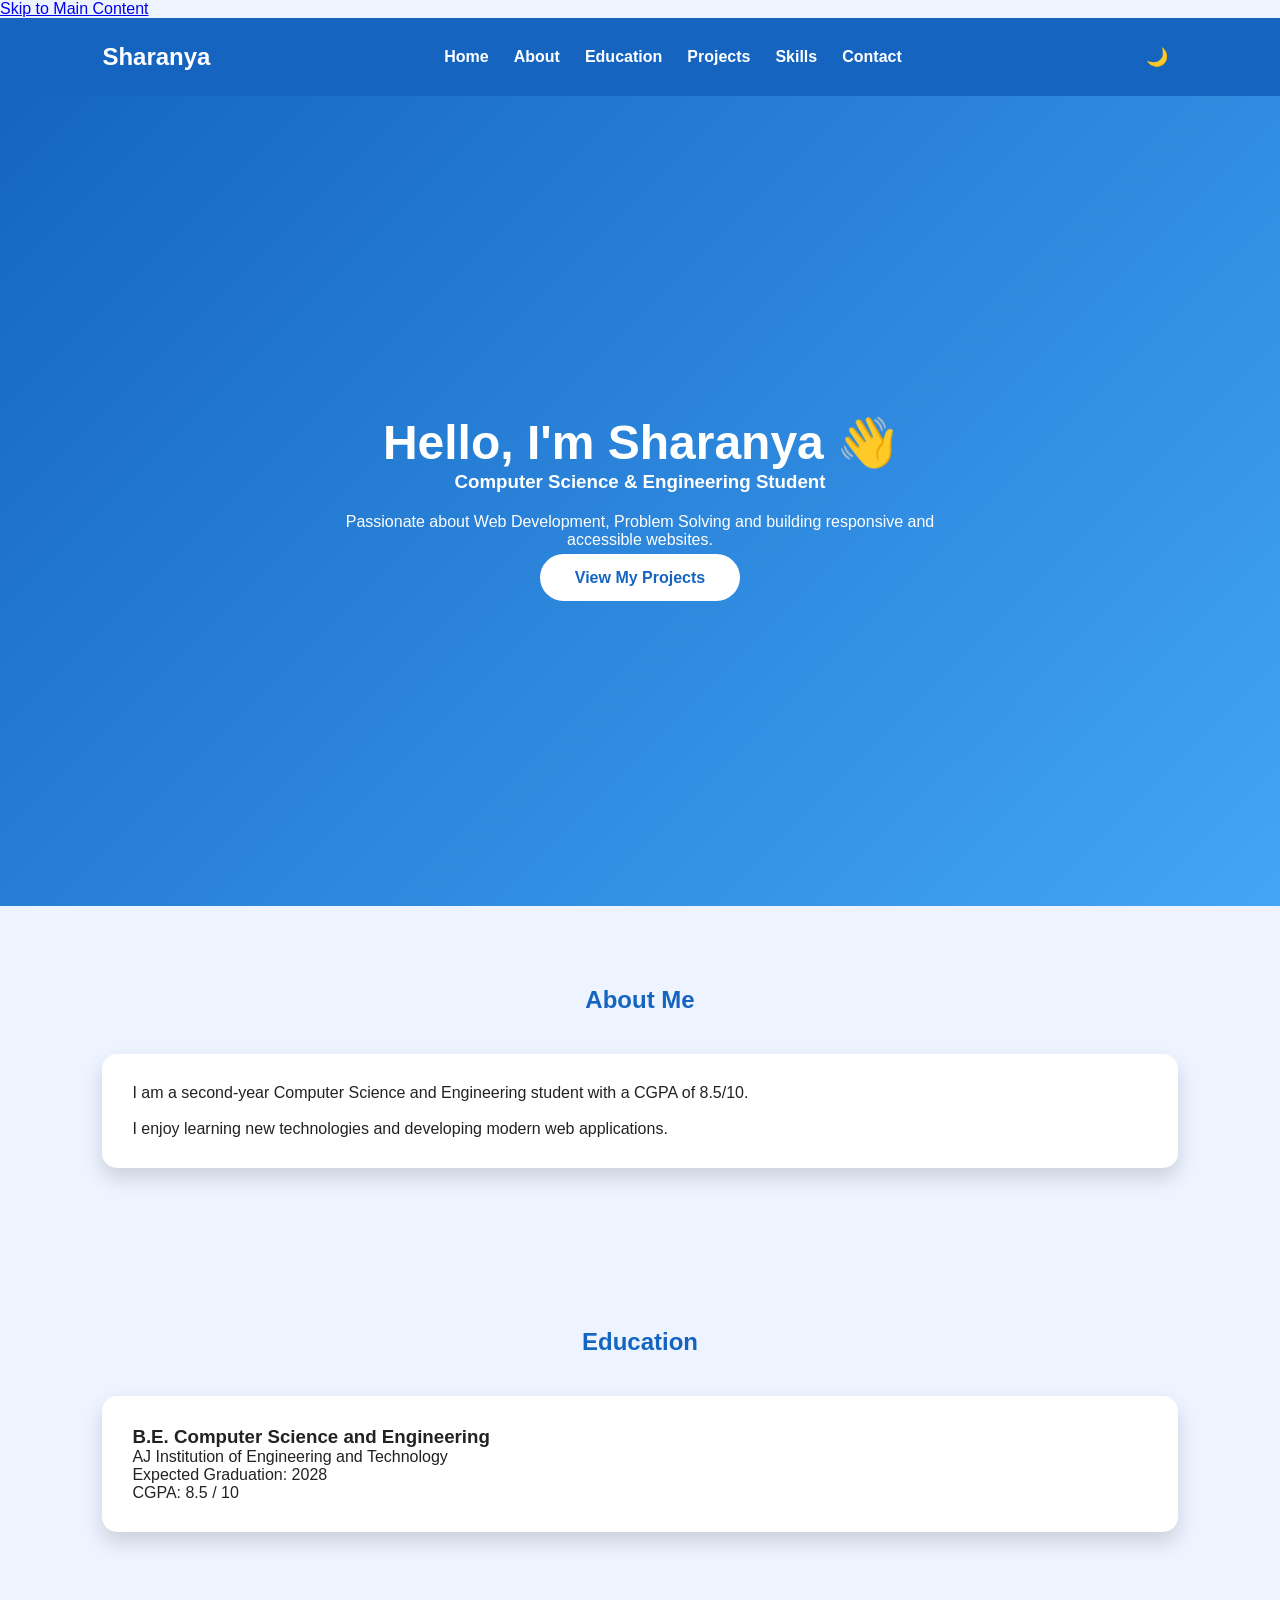
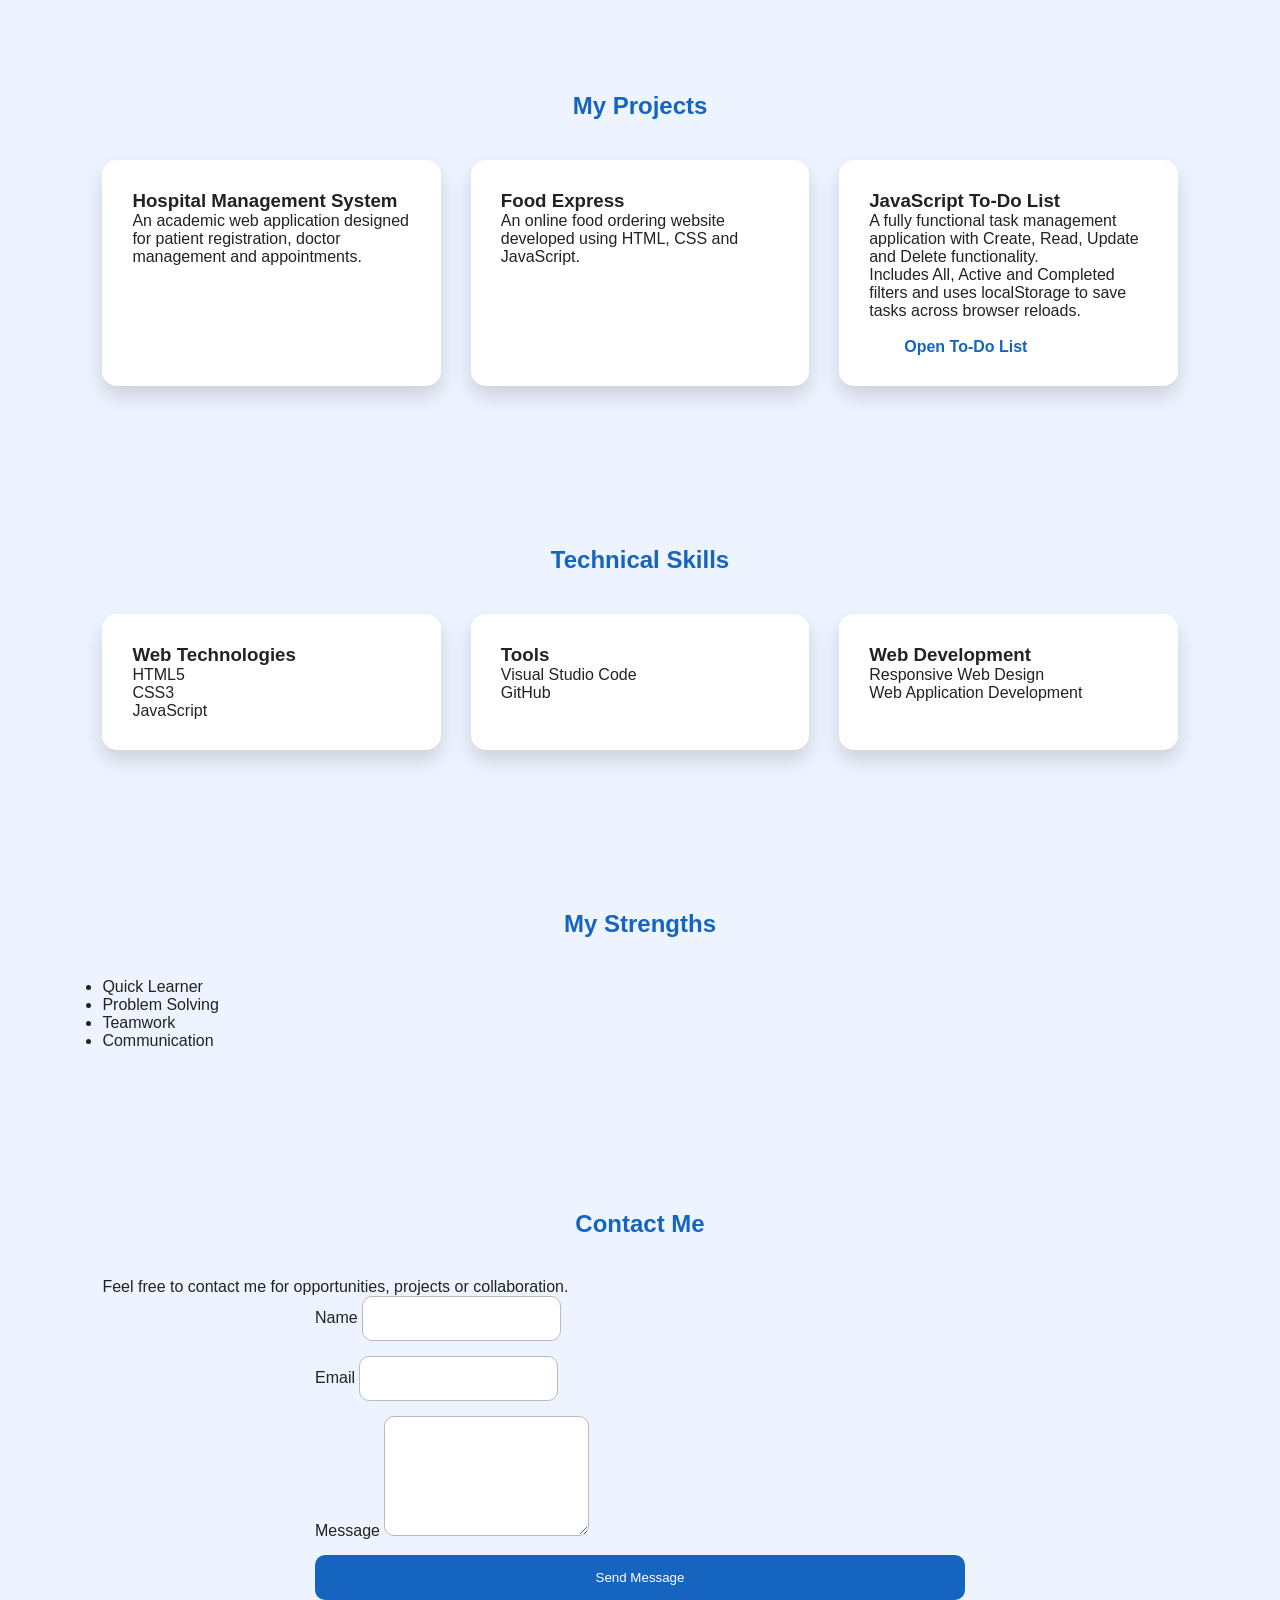
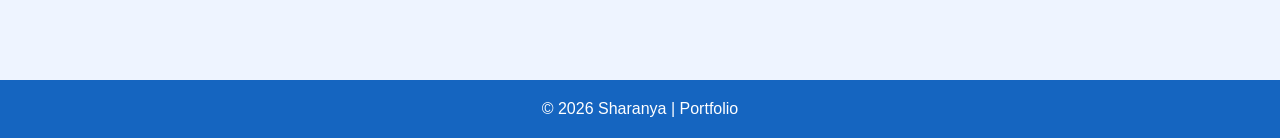
==== commit 7af6d506: "Update index.html" ====
--- a/index.html
+++ b/index.html
@@ -27,7 +27,7 @@
     </a>
 
 
-    <!-- Header -->
+    <!-- HEADER -->
     <header>
 
         <nav aria-label="Main Navigation">
@@ -64,8 +64,7 @@
 
             </ul>
 
-
-            <!-- Dark Mode Button -->
+            <!-- Dark Mode -->
             <button
                 id="theme-toggle"
                 type="button"
@@ -79,14 +78,11 @@
     </header>
 
 
-    <!-- Main Content -->
+    <!-- MAIN -->
     <main id="main-content">
 
 
-        <!-- =========================
-             HOME
-        ========================== -->
-
+        <!-- HOME -->
         <section id="home" class="hero">
 
             <div>
@@ -114,10 +110,7 @@
         </section>
 
 
-        <!-- =========================
-             ABOUT
-        ========================== -->
-
+        <!-- ABOUT -->
         <section id="about">
 
             <h2>About Me</h2>
@@ -125,9 +118,8 @@
             <article class="card">
 
                 <p>
-                    I am a second-year Computer Science
-                    and Engineering student with a CGPA
-                    of 8.5/10.
+                    I am a second-year Computer Science and
+                    Engineering student with a CGPA of 8.5/10.
                 </p>
 
                 <br>
@@ -142,10 +134,7 @@
         </section>
 
 
-        <!-- =========================
-             EDUCATION
-        ========================== -->
-
+        <!-- EDUCATION -->
         <section id="education">
 
             <h2>Education</h2>
@@ -178,10 +167,7 @@
         </section>
 
 
-        <!-- =========================
-             PROJECTS
-        ========================== -->
-
+        <!-- PROJECTS -->
         <section id="projects">
 
             <h2>My Projects</h2>
@@ -189,7 +175,7 @@
             <div class="cards">
 
 
-                <!-- Project 1 -->
+                <!-- Hospital Management System -->
 
                 <article class="card">
 
@@ -206,7 +192,7 @@
                 </article>
 
 
-                <!-- Project 2 -->
+                <!-- Food Express -->
 
                 <article class="card">
 
@@ -223,7 +209,7 @@
                 </article>
 
 
-                <!-- Project 3 - NEW TO-DO LIST -->
+                <!-- JavaScript To-Do List -->
 
                 <article class="card">
 
@@ -232,9 +218,15 @@
                     </h3>
 
                     <p>
-                        A state-driven task management
-                        application with CRUD functionality,
-                        filtering and localStorage persistence.
+                        A fully functional task management
+                        application with Create, Read, Update
+                        and Delete functionality.
+                    </p>
+
+                    <p>
+                        Includes All, Active and Completed
+                        filters and uses localStorage to
+                        save tasks across browser reloads.
                     </p>
 
                     <br>
@@ -251,10 +243,7 @@
         </section>
 
 
-        <!-- =========================
-             SKILLS
-        ========================== -->
-
+        <!-- SKILLS -->
         <section id="skills">
 
             <h2>Technical Skills</h2>
@@ -268,17 +257,11 @@
                         Web Technologies
                     </h3>
 
-                    <p>
-                        HTML5
-                    </p>
-
-                    <p>
-                        CSS3
-                    </p>
-
-                    <p>
-                        JavaScript
-                    </p>
+                    <p>HTML5</p>
+
+                    <p>CSS3</p>
+
+                    <p>JavaScript</p>
 
                 </article>
 
@@ -321,10 +304,7 @@
         </section>
 
 
-        <!-- =========================
-             STRENGTHS
-        ========================== -->
-
+        <!-- STRENGTHS -->
         <section id="strengths">
 
             <h2>My Strengths</h2>
@@ -352,10 +332,7 @@
         </section>
 
 
-        <!-- =========================
-             CONTACT
-        ========================== -->
-
+        <!-- CONTACT -->
         <section id="contact">
 
             <h2>Contact Me</h2>
@@ -367,9 +344,8 @@
 
 
             <form
-                aria-label="Contact Form"
-                id="contact-form">
-
+                id="contact-form"
+                aria-label="Contact Form">
 
                 <div>
 
@@ -413,8 +389,7 @@
                         id="message"
                         name="message"
                         rows="6"
-                        required>
-                    </textarea>
+                        required></textarea>
 
                 </div>
 
@@ -430,8 +405,7 @@
     </main>
 
 
-    <!-- Footer -->
-
+    <!-- FOOTER -->
     <footer>
 
         <p>
@@ -442,7 +416,6 @@
 
 
     <!-- JavaScript -->
-
     <script src="main.js"></script>
 
 </body>
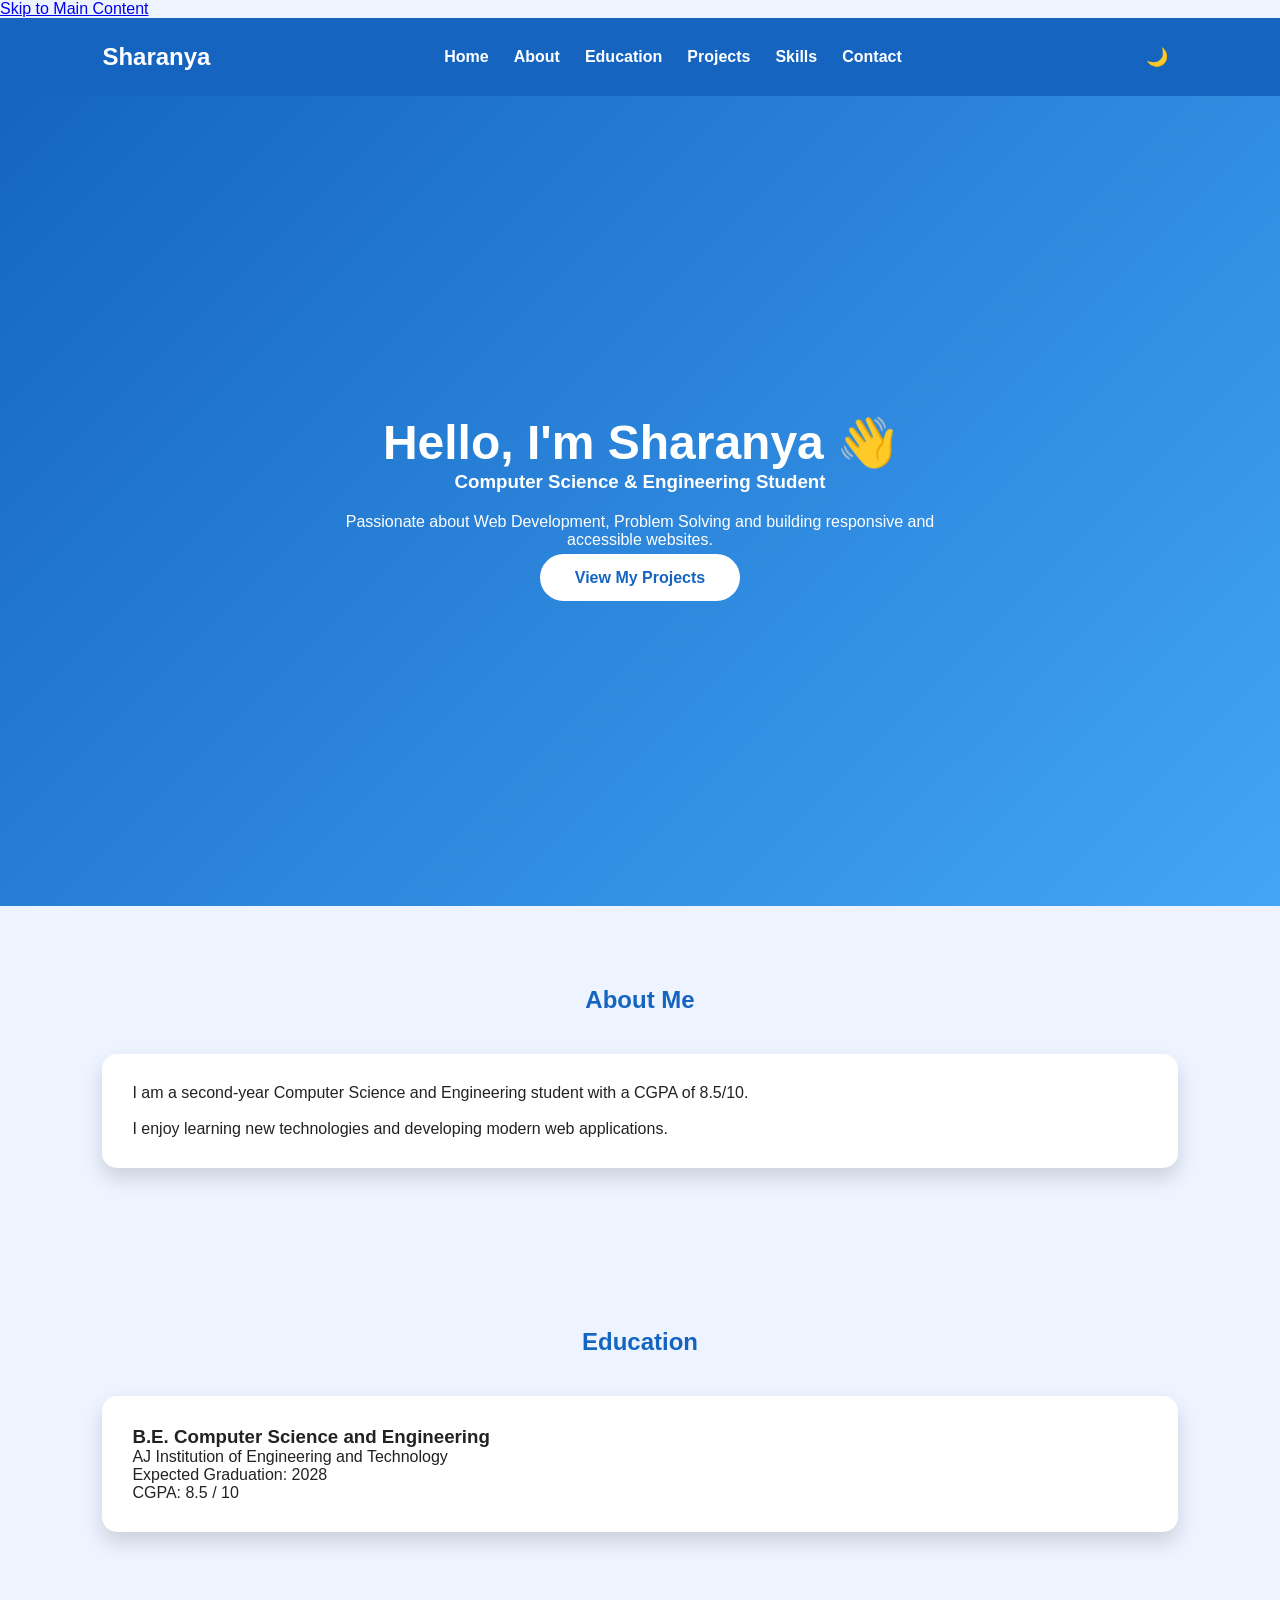
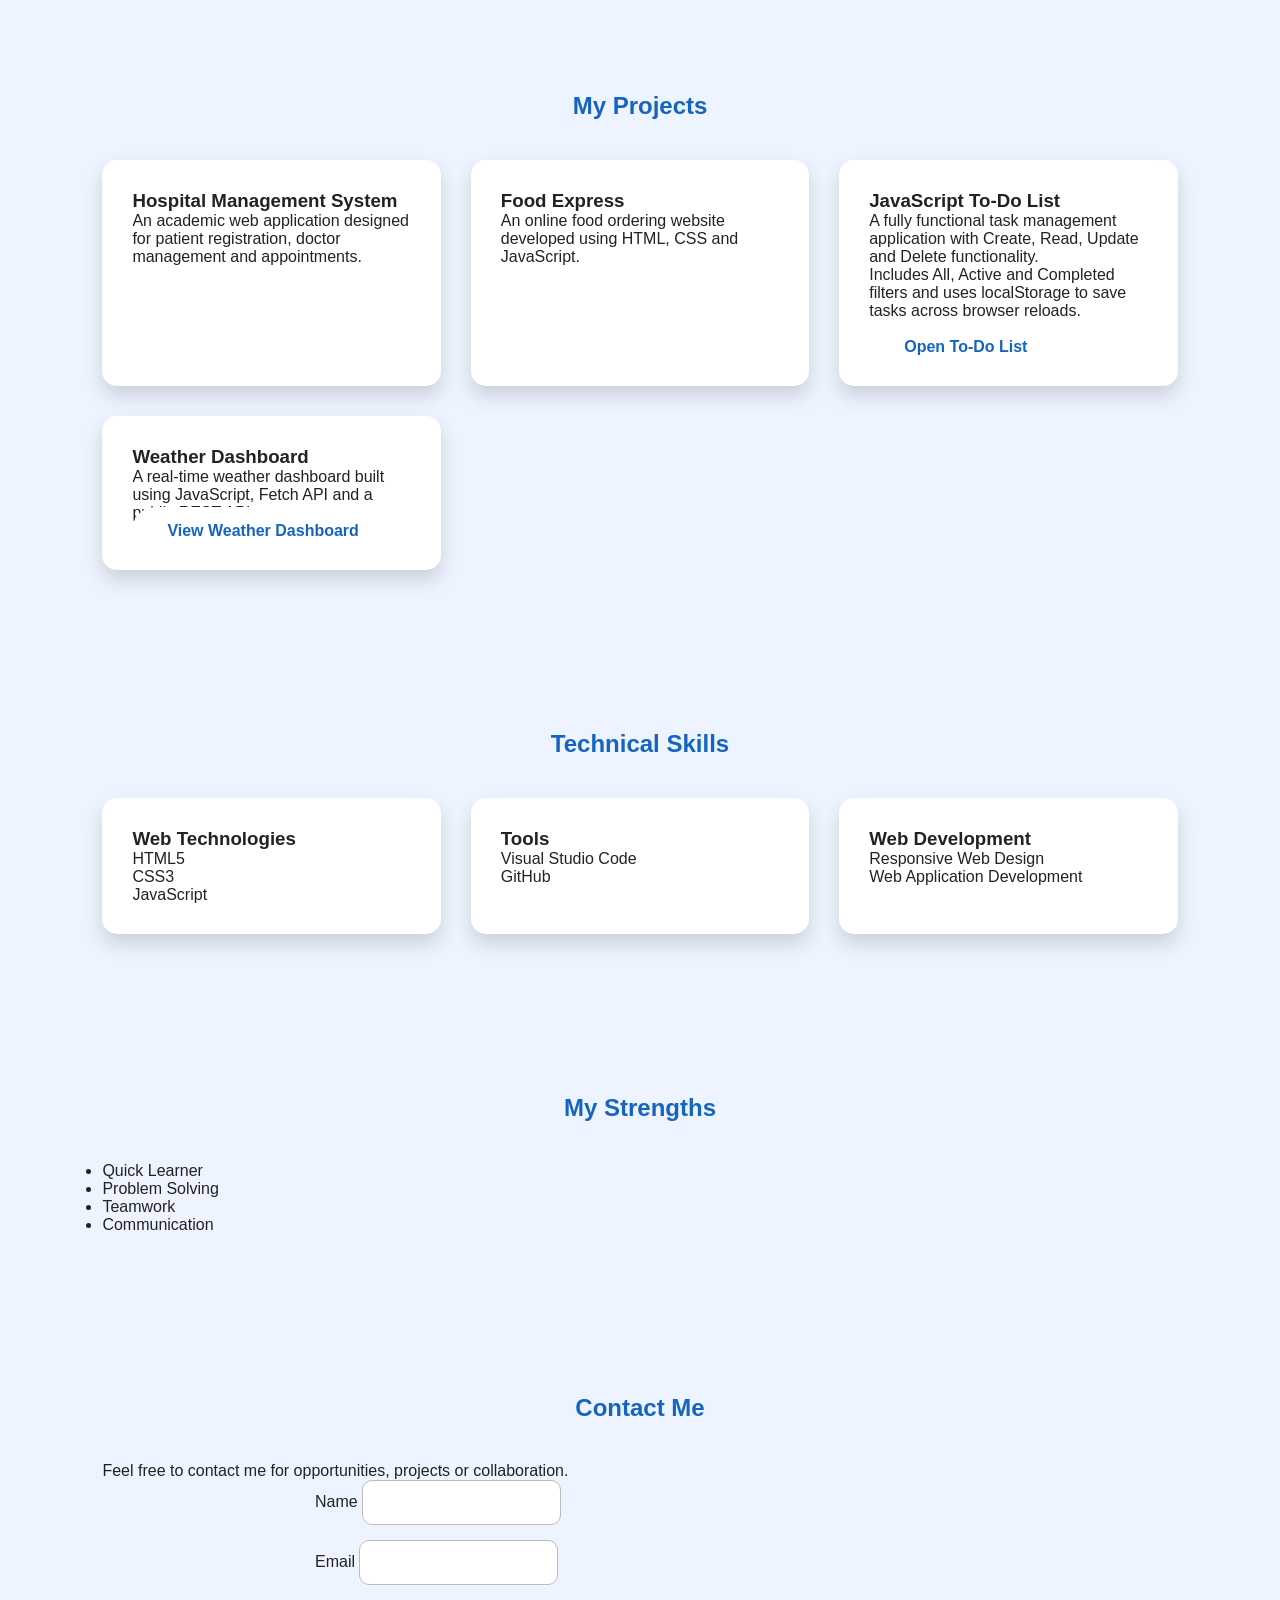
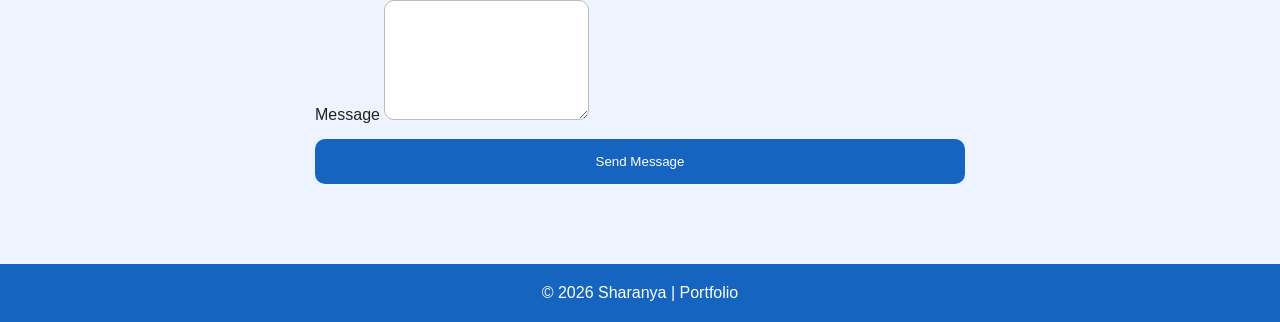
==== commit 6fdc739b: "Update index.html" ====
--- a/index.html
+++ b/index.html
@@ -236,7 +236,18 @@
                     </a>
 
                 </article>
-
+                <div class="card">
+    <h3>Weather Dashboard</h3>
+
+    <p>
+        A real-time weather dashboard built using JavaScript,
+        Fetch API and a public REST API.
+    </p>
+
+    <a href="weather.html" class="btn" target="_blank">
+        View Weather Dashboard
+    </a>
+</div>
 
             </div>
 
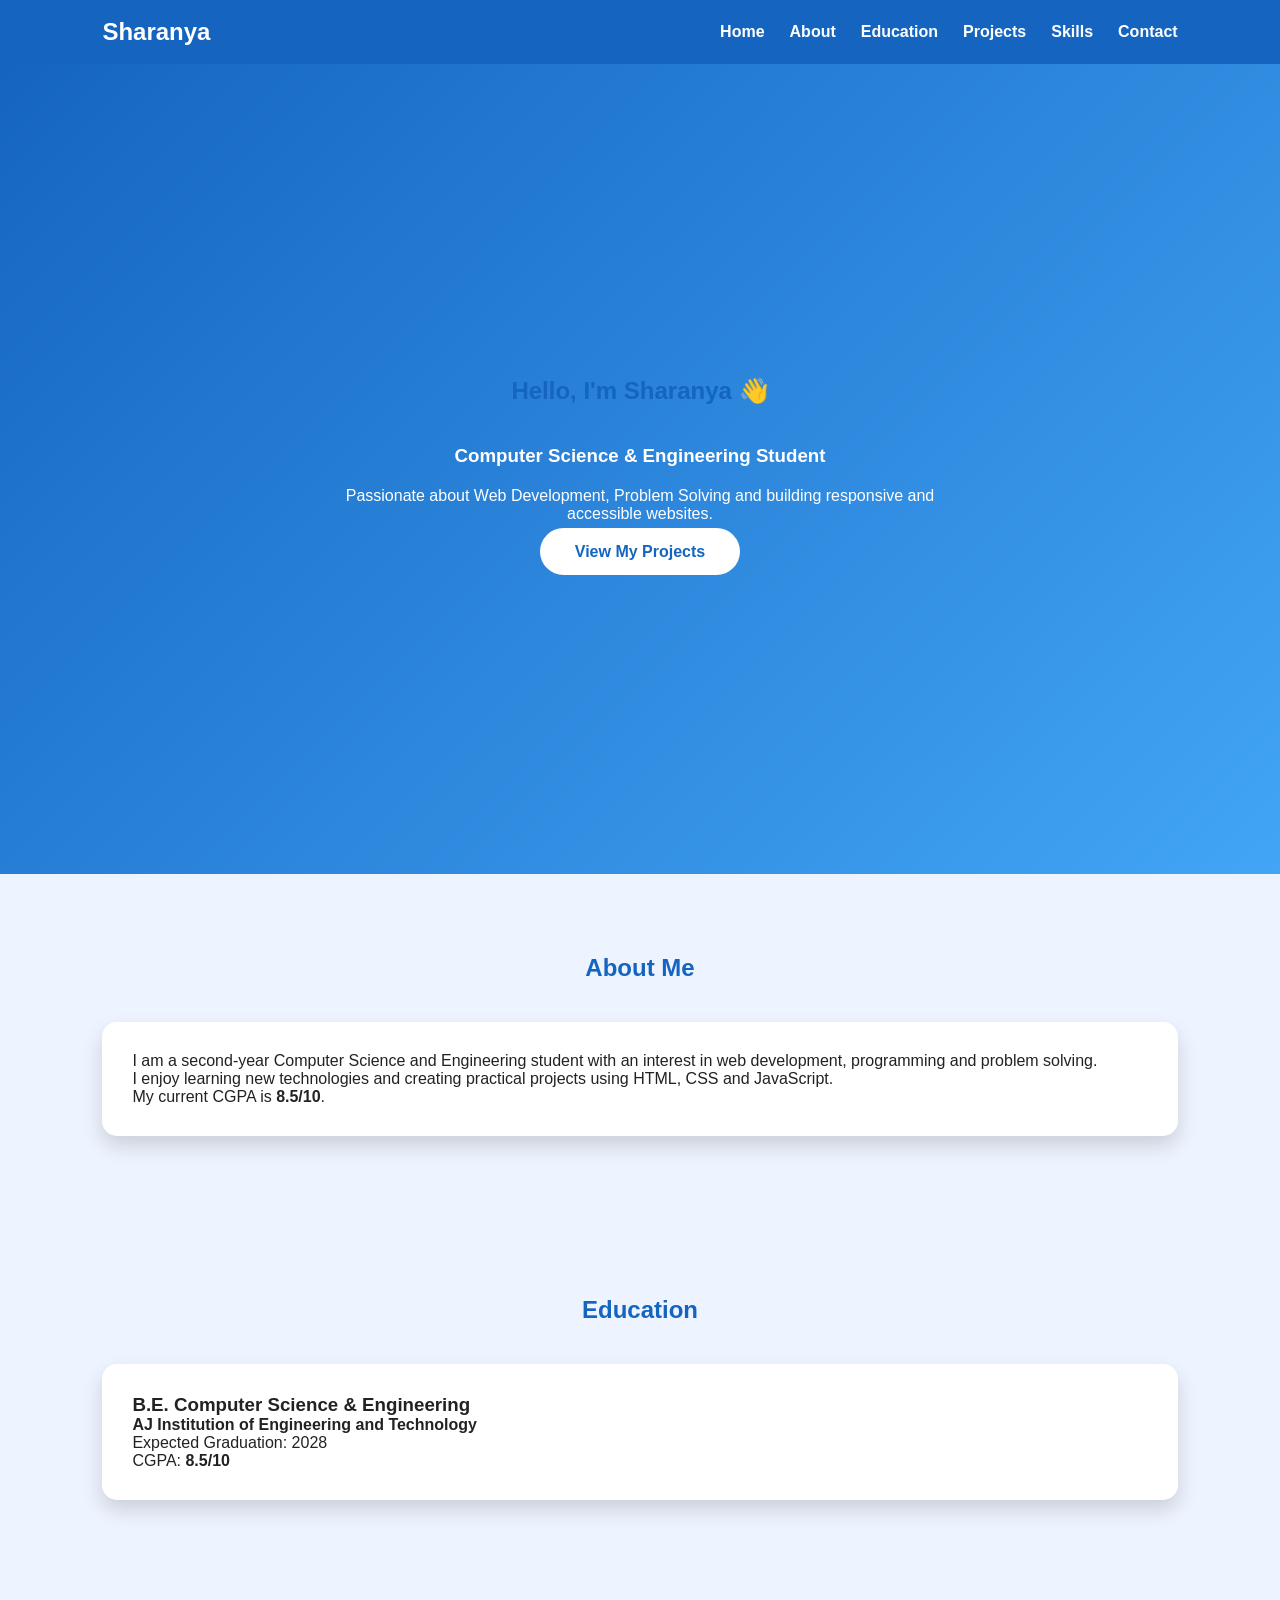
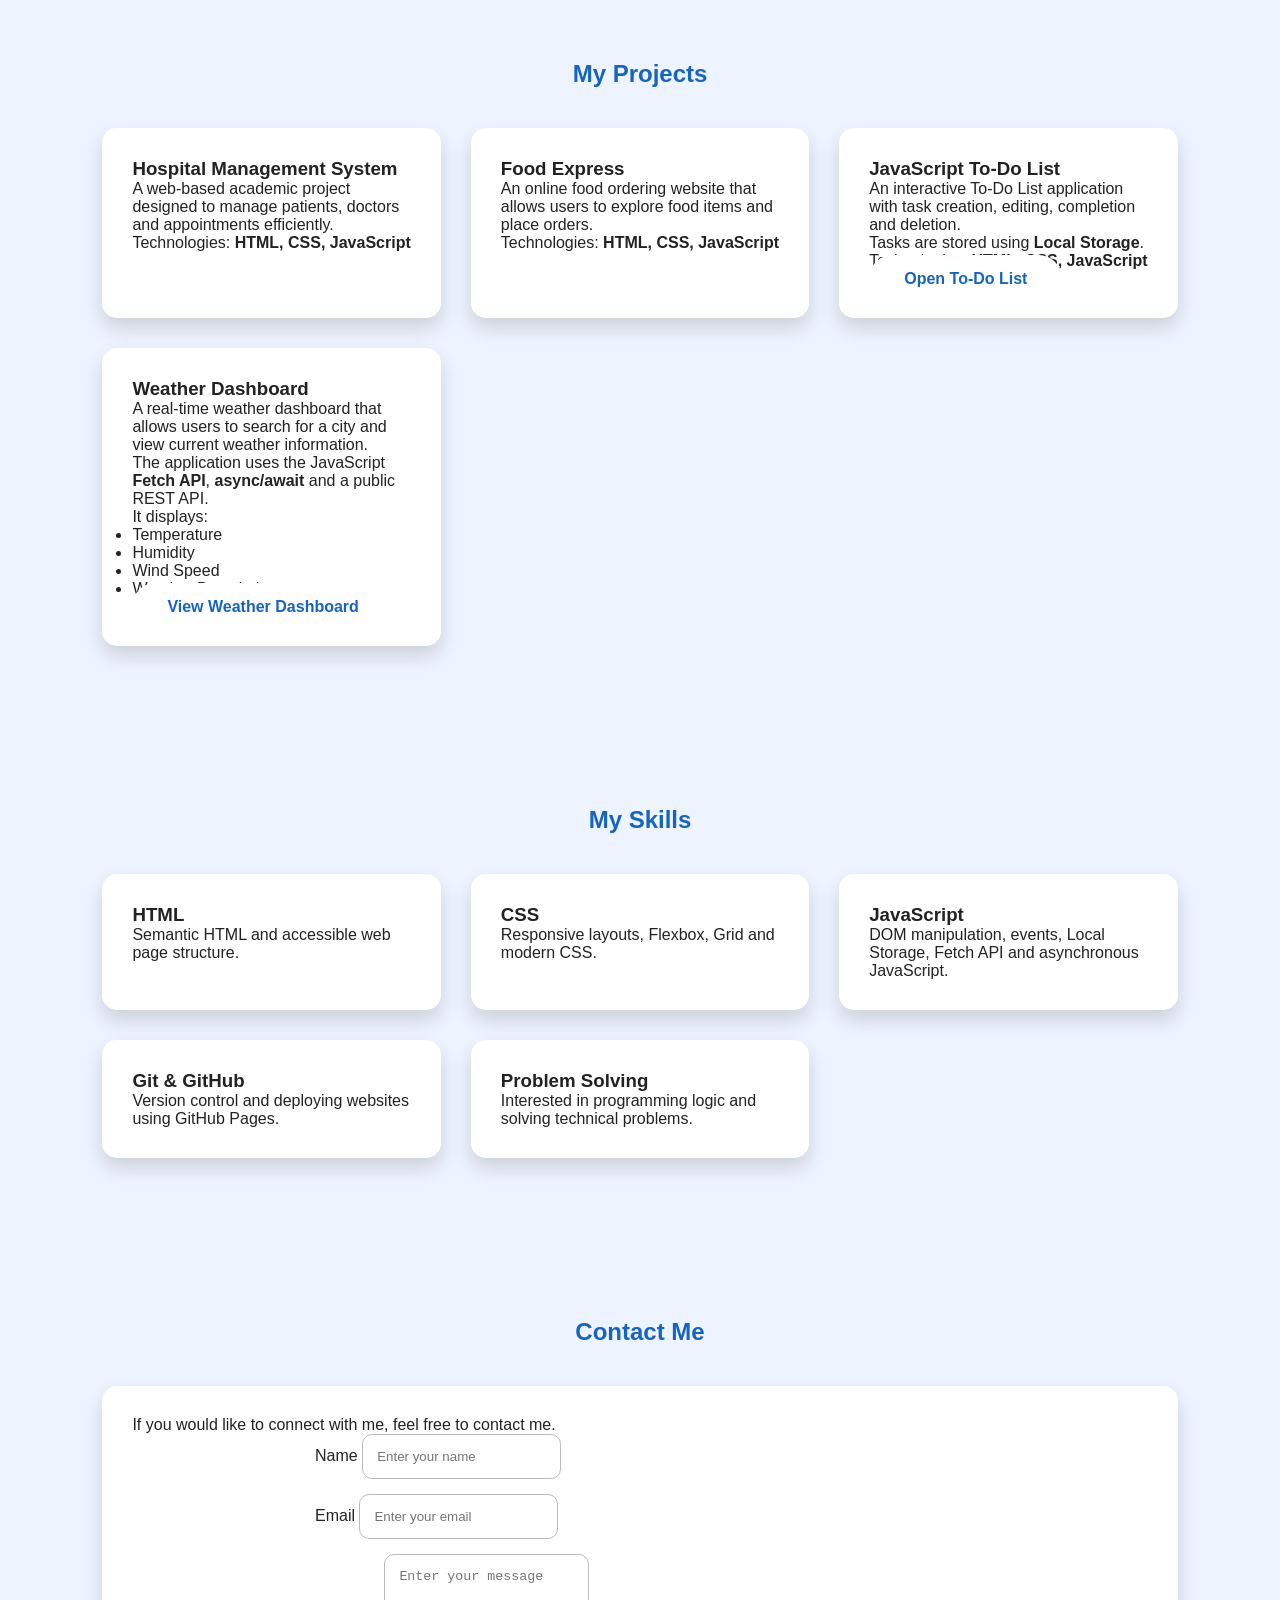
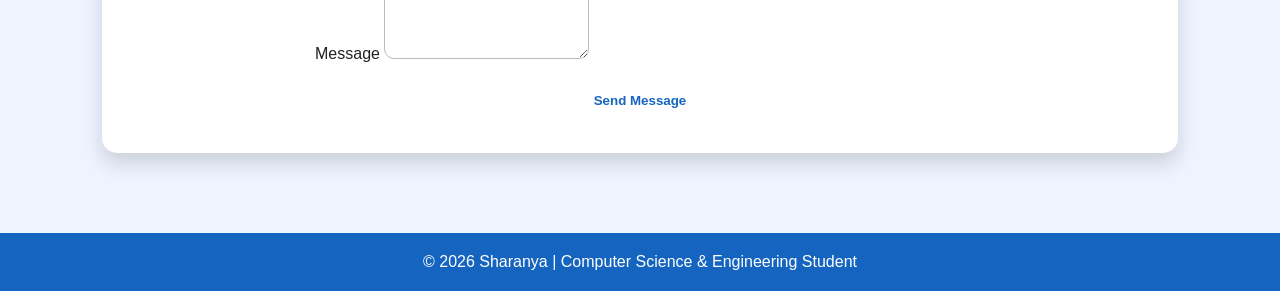
==== commit 8c89a2cf: "Update index.html" ====
--- a/index.html
+++ b/index.html
@@ -6,99 +6,51 @@
 
     <meta name="viewport" content="width=device-width, initial-scale=1.0">
 
-    <title>Sharanya | Computer Science Portfolio</title>
-
     <meta name="description"
-        content="Portfolio of Sharanya, a Computer Science and Engineering student interested in web development.">
-
-    <meta name="keywords"
-        content="Sharanya, Portfolio, HTML, CSS, JavaScript, Web Development">
-
-    <meta name="author" content="Sharanya">
+        content="Sharanya's personal portfolio website - Computer Science and Engineering student">
+
+    <title>Sharanya | CSE Student Portfolio</title>
 
     <link rel="stylesheet" href="style.css">
 </head>
 
 <body>
 
-    <!-- Skip Link -->
-    <a href="#main-content" class="skip-link">
-        Skip to Main Content
-    </a>
-
-
-    <!-- HEADER -->
+    <!-- ================= HEADER ================= -->
     <header>
-
-        <nav aria-label="Main Navigation">
-
-            <h2 class="logo">
-                Sharanya
-            </h2>
-
-            <ul>
-
-                <li>
-                    <a href="#home">Home</a>
-                </li>
-
-                <li>
-                    <a href="#about">About</a>
-                </li>
-
-                <li>
-                    <a href="#education">Education</a>
-                </li>
-
-                <li>
-                    <a href="#projects">Projects</a>
-                </li>
-
-                <li>
-                    <a href="#skills">Skills</a>
-                </li>
-
-                <li>
-                    <a href="#contact">Contact</a>
-                </li>
-
+        <nav class="navbar">
+
+            <div class="logo">
+                <h1>Sharanya</h1>
+            </div>
+
+            <ul class="nav-links">
+                <li><a href="#home">Home</a></li>
+                <li><a href="#about">About</a></li>
+                <li><a href="#education">Education</a></li>
+                <li><a href="#projects">Projects</a></li>
+                <li><a href="#skills">Skills</a></li>
+                <li><a href="#contact">Contact</a></li>
             </ul>
 
-            <!-- Dark Mode -->
-            <button
-                id="theme-toggle"
-                type="button"
-                aria-label="Toggle dark mode"
-                title="Toggle dark mode">
-                🌙
-            </button>
-
         </nav>
-
     </header>
 
 
-    <!-- MAIN -->
-    <main id="main-content">
-
-
-        <!-- HOME -->
+    <!-- ================= HOME ================= -->
+    <main>
+
         <section id="home" class="hero">
 
-            <div>
-
-                <h1>
-                    Hello, I'm Sharanya 👋
-                </h1>
-
-                <h3>
-                    Computer Science & Engineering Student
-                </h3>
-
-                <p>
-                    Passionate about Web Development,
-                    Problem Solving and building responsive
-                    and accessible websites.
+            <div class="hero-content">
+
+                <h2>Hello, I'm Sharanya 👋</h2>
+
+                <h3>Computer Science & Engineering Student</h3>
+
+                <p>
+                    Passionate about Web Development, Problem Solving
+                    and building responsive and accessible websites.
                 </p>
 
                 <a href="#projects" class="btn">
@@ -110,46 +62,50 @@
         </section>
 
 
-        <!-- ABOUT -->
+        <!-- ================= ABOUT ================= -->
         <section id="about">
 
             <h2>About Me</h2>
 
-            <article class="card">
-
-                <p>
-                    I am a second-year Computer Science and
-                    Engineering student with a CGPA of 8.5/10.
-                </p>
-
-                <br>
-
-                <p>
-                    I enjoy learning new technologies and
-                    developing modern web applications.
-                </p>
-
-            </article>
-
-        </section>
-
-
-        <!-- EDUCATION -->
+            <div class="card">
+
+                <p>
+                    I am a second-year Computer Science and Engineering
+                    student with an interest in web development,
+                    programming and problem solving.
+                </p>
+
+                <p>
+                    I enjoy learning new technologies and creating
+                    practical projects using HTML, CSS and JavaScript.
+                </p>
+
+                <p>
+                    My current CGPA is <strong>8.5/10</strong>.
+                </p>
+
+            </div>
+
+        </section>
+
+
+        <!-- ================= EDUCATION ================= -->
         <section id="education">
 
             <h2>Education</h2>
 
             <div class="cards">
 
-                <article class="card">
+                <div class="card">
 
                     <h3>
-                        B.E. Computer Science and Engineering
+                        B.E. Computer Science & Engineering
                     </h3>
 
                     <p>
-                        AJ Institution of Engineering
-                        and Technology
+                        <strong>
+                            AJ Institution of Engineering and Technology
+                        </strong>
                     </p>
 
                     <p>
@@ -157,17 +113,17 @@
                     </p>
 
                     <p>
-                        CGPA: 8.5 / 10
-                    </p>
-
-                </article>
-
-            </div>
-
-        </section>
-
-
-        <!-- PROJECTS -->
+                        CGPA: <strong>8.5/10</strong>
+                    </p>
+
+                </div>
+
+            </div>
+
+        </section>
+
+
+        <!-- ================= PROJECTS ================= -->
         <section id="projects">
 
             <h2>My Projects</h2>
@@ -176,251 +132,245 @@
 
 
                 <!-- Hospital Management System -->
-
-                <article class="card">
-
-                    <h3>
-                        Hospital Management System
-                    </h3>
-
-                    <p>
-                        An academic web application designed
-                        for patient registration, doctor
-                        management and appointments.
-                    </p>
-
-                </article>
+                <div class="card">
+
+                    <h3>Hospital Management System</h3>
+
+                    <p>
+                        A web-based academic project designed to manage
+                        patients, doctors and appointments efficiently.
+                    </p>
+
+                    <p>
+                        Technologies:
+                        <strong>HTML, CSS, JavaScript</strong>
+                    </p>
+
+                </div>
 
 
                 <!-- Food Express -->
-
-                <article class="card">
-
-                    <h3>
-                        Food Express
-                    </h3>
-
-                    <p>
-                        An online food ordering website
-                        developed using HTML, CSS and
-                        JavaScript.
-                    </p>
-
-                </article>
-
-
-                <!-- JavaScript To-Do List -->
-
-                <article class="card">
-
-                    <h3>
-                        JavaScript To-Do List
-                    </h3>
-
-                    <p>
-                        A fully functional task management
-                        application with Create, Read, Update
-                        and Delete functionality.
-                    </p>
-
-                    <p>
-                        Includes All, Active and Completed
-                        filters and uses localStorage to
-                        save tasks across browser reloads.
-                    </p>
-
-                    <br>
-
-                    <a href="todo.html" class="btn">
+                <div class="card">
+
+                    <h3>Food Express</h3>
+
+                    <p>
+                        An online food ordering website that allows
+                        users to explore food items and place orders.
+                    </p>
+
+                    <p>
+                        Technologies:
+                        <strong>HTML, CSS, JavaScript</strong>
+                    </p>
+
+                </div>
+
+
+                <!-- To-Do List -->
+                <div class="card">
+
+                    <h3>JavaScript To-Do List</h3>
+
+                    <p>
+                        An interactive To-Do List application with
+                        task creation, editing, completion and deletion.
+                    </p>
+
+                    <p>
+                        Tasks are stored using
+                        <strong>Local Storage</strong>.
+                    </p>
+
+                    <p>
+                        Technologies:
+                        <strong>HTML, CSS, JavaScript</strong>
+                    </p>
+
+                    <a href="todo.html"
+                       class="btn"
+                       target="_blank">
                         Open To-Do List
                     </a>
 
-                </article>
-                <div class="card">
-    <h3>Weather Dashboard</h3>
-
-    <p>
-        A real-time weather dashboard built using JavaScript,
-        Fetch API and a public REST API.
-    </p>
-
-    <a href="weather.html" class="btn" target="_blank">
-        View Weather Dashboard
-    </a>
-</div>
-
-            </div>
-
-        </section>
-
-
-        <!-- SKILLS -->
+                </div>
+
+
+                <!-- Weather Dashboard -->
+                <div class="card">
+
+                    <h3>Weather Dashboard</h3>
+
+                    <p>
+                        A real-time weather dashboard that allows users
+                        to search for a city and view current weather
+                        information.
+                    </p>
+
+                    <p>
+                        The application uses the JavaScript
+                        <strong>Fetch API</strong>,
+                        <strong>async/await</strong> and a public
+                        REST API.
+                    </p>
+
+                    <p>
+                        It displays:
+                    </p>
+
+                    <ul>
+                        <li>Temperature</li>
+                        <li>Humidity</li>
+                        <li>Wind Speed</li>
+                        <li>Weather Description</li>
+                    </ul>
+
+                    <a href="weather.html"
+                       class="btn"
+                       target="_blank">
+                        View Weather Dashboard
+                    </a>
+
+                </div>
+
+            </div>
+
+        </section>
+
+
+        <!-- ================= SKILLS ================= -->
         <section id="skills">
 
-            <h2>Technical Skills</h2>
+            <h2>My Skills</h2>
 
             <div class="cards">
 
-
-                <article class="card">
-
-                    <h3>
-                        Web Technologies
-                    </h3>
-
-                    <p>HTML5</p>
-
-                    <p>CSS3</p>
-
-                    <p>JavaScript</p>
-
-                </article>
-
-
-                <article class="card">
-
-                    <h3>
-                        Tools
-                    </h3>
-
-                    <p>
-                        Visual Studio Code
-                    </p>
-
-                    <p>
-                        GitHub
-                    </p>
-
-                </article>
-
-
-                <article class="card">
-
-                    <h3>
-                        Web Development
-                    </h3>
-
-                    <p>
-                        Responsive Web Design
-                    </p>
-
-                    <p>
-                        Web Application Development
-                    </p>
-
-                </article>
-
-            </div>
-
-        </section>
-
-
-        <!-- STRENGTHS -->
-        <section id="strengths">
-
-            <h2>My Strengths</h2>
-
-            <ul>
-
-                <li>
-                    Quick Learner
-                </li>
-
-                <li>
-                    Problem Solving
-                </li>
-
-                <li>
-                    Teamwork
-                </li>
-
-                <li>
-                    Communication
-                </li>
-
-            </ul>
-
-        </section>
-
-
-        <!-- CONTACT -->
+                <div class="card">
+                    <h3>HTML</h3>
+                    <p>
+                        Semantic HTML and accessible web page structure.
+                    </p>
+                </div>
+
+                <div class="card">
+                    <h3>CSS</h3>
+                    <p>
+                        Responsive layouts, Flexbox, Grid and modern CSS.
+                    </p>
+                </div>
+
+                <div class="card">
+                    <h3>JavaScript</h3>
+                    <p>
+                        DOM manipulation, events, Local Storage,
+                        Fetch API and asynchronous JavaScript.
+                    </p>
+                </div>
+
+                <div class="card">
+                    <h3>Git & GitHub</h3>
+                    <p>
+                        Version control and deploying websites using
+                        GitHub Pages.
+                    </p>
+                </div>
+
+                <div class="card">
+                    <h3>Problem Solving</h3>
+                    <p>
+                        Interested in programming logic and solving
+                        technical problems.
+                    </p>
+                </div>
+
+            </div>
+
+        </section>
+
+
+        <!-- ================= CONTACT ================= -->
         <section id="contact">
 
             <h2>Contact Me</h2>
 
-            <p>
-                Feel free to contact me for opportunities,
-                projects or collaboration.
-            </p>
-
-
-            <form
-                id="contact-form"
-                aria-label="Contact Form">
-
-                <div>
-
-                    <label for="name">
-                        Name
-                    </label>
-
-                    <input
-                        type="text"
-                        id="name"
-                        name="name"
-                        autocomplete="name"
-                        required>
-
-                </div>
-
-
-                <div>
-
-                    <label for="email">
-                        Email
-                    </label>
-
-                    <input
-                        type="email"
-                        id="email"
-                        name="email"
-                        autocomplete="email"
-                        required>
-
-                </div>
-
-
-                <div>
-
-                    <label for="message">
-                        Message
-                    </label>
-
-                    <textarea
-                        id="message"
-                        name="message"
-                        rows="6"
-                        required></textarea>
-
-                </div>
-
-
-                <button type="submit">
-                    Send Message
-                </button>
-
-            </form>
+            <div class="card">
+
+                <p>
+                    If you would like to connect with me, feel free
+                    to contact me.
+                </p>
+
+                <form>
+
+                    <div class="form-group">
+
+                        <label for="name">
+                            Name
+                        </label>
+
+                        <input
+                            type="text"
+                            id="name"
+                            name="name"
+                            placeholder="Enter your name"
+                            required
+                        >
+
+                    </div>
+
+
+                    <div class="form-group">
+
+                        <label for="email">
+                            Email
+                        </label>
+
+                        <input
+                            type="email"
+                            id="email"
+                            name="email"
+                            placeholder="Enter your email"
+                            required
+                        >
+
+                    </div>
+
+
+                    <div class="form-group">
+
+                        <label for="message">
+                            Message
+                        </label>
+
+                        <textarea
+                            id="message"
+                            name="message"
+                            rows="5"
+                            placeholder="Enter your message"
+                            required
+                        ></textarea>
+
+                    </div>
+
+
+                    <button type="submit" class="btn">
+                        Send Message
+                    </button>
+
+                </form>
+
+            </div>
 
         </section>
 
     </main>
 
 
-    <!-- FOOTER -->
+    <!-- ================= FOOTER ================= -->
     <footer>
 
         <p>
-            © 2026 Sharanya | Portfolio
+            © 2026 Sharanya | Computer Science & Engineering Student
         </p>
 
     </footer>
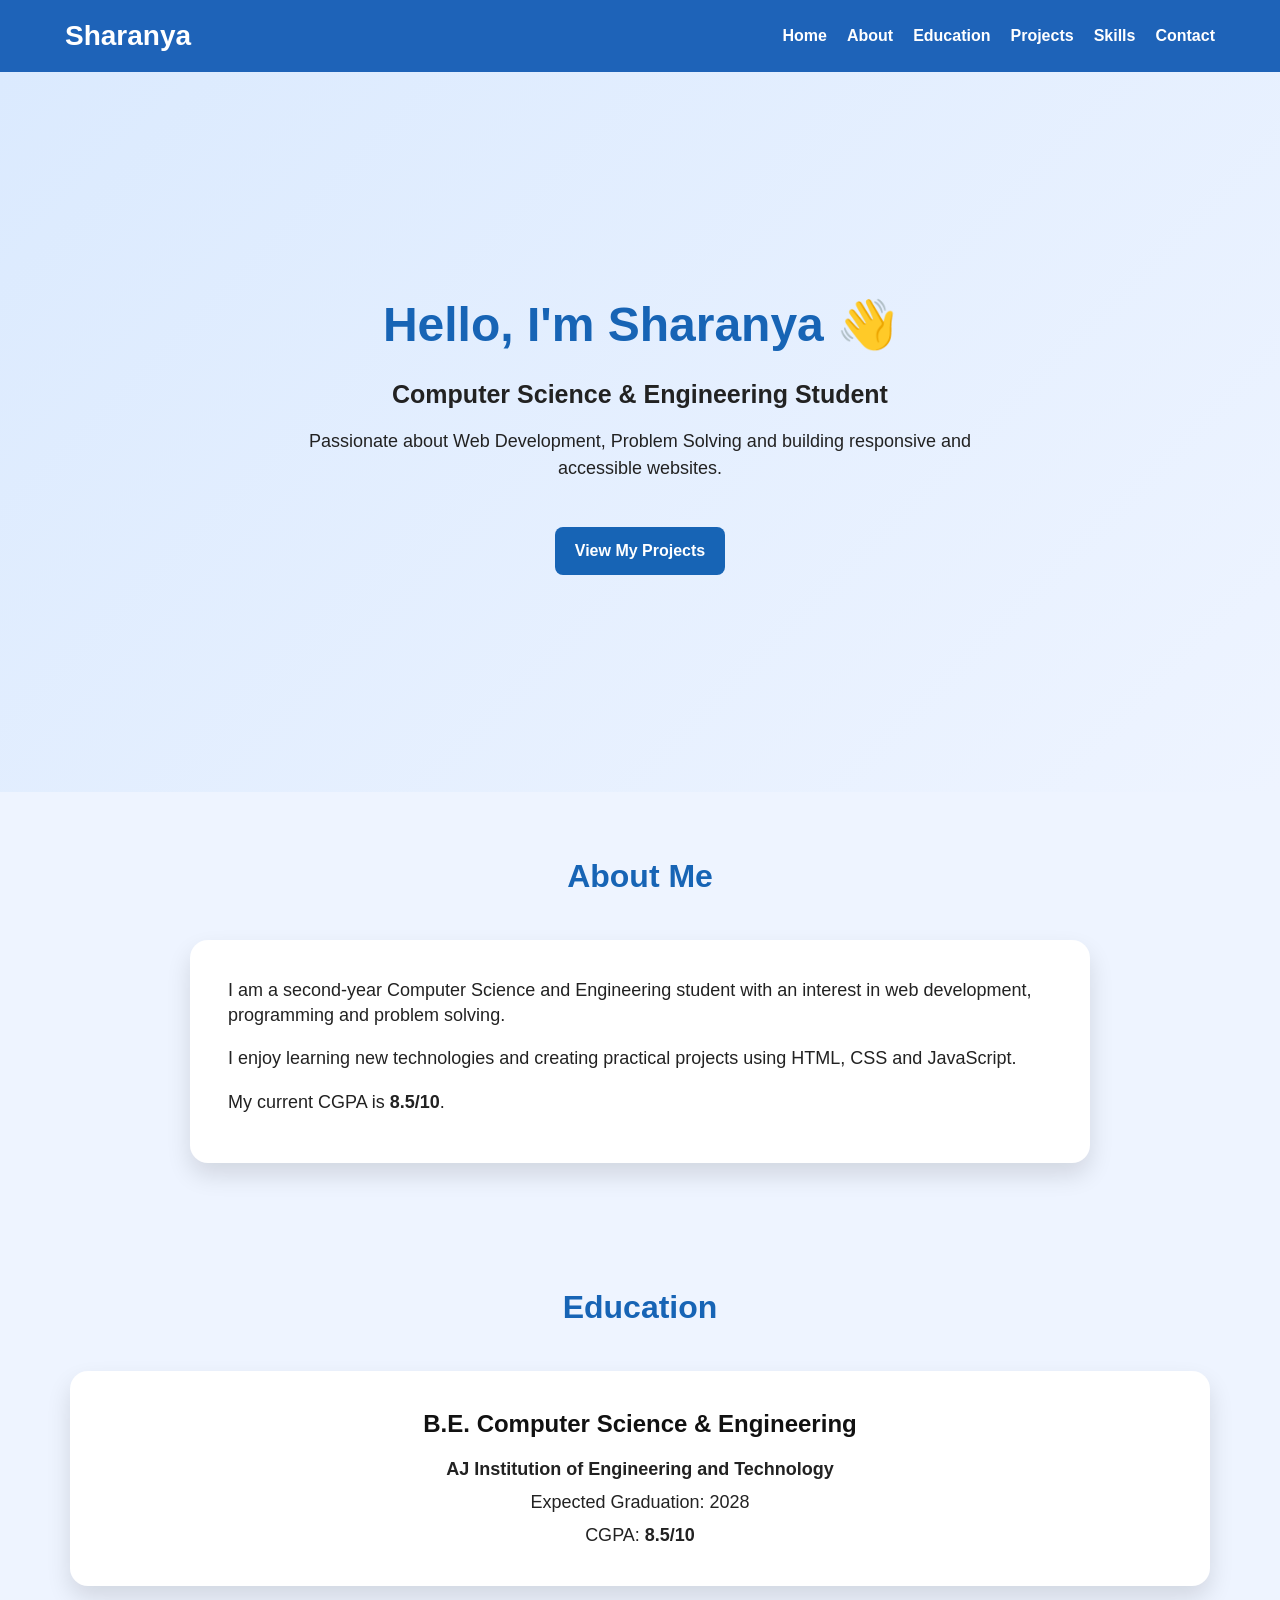
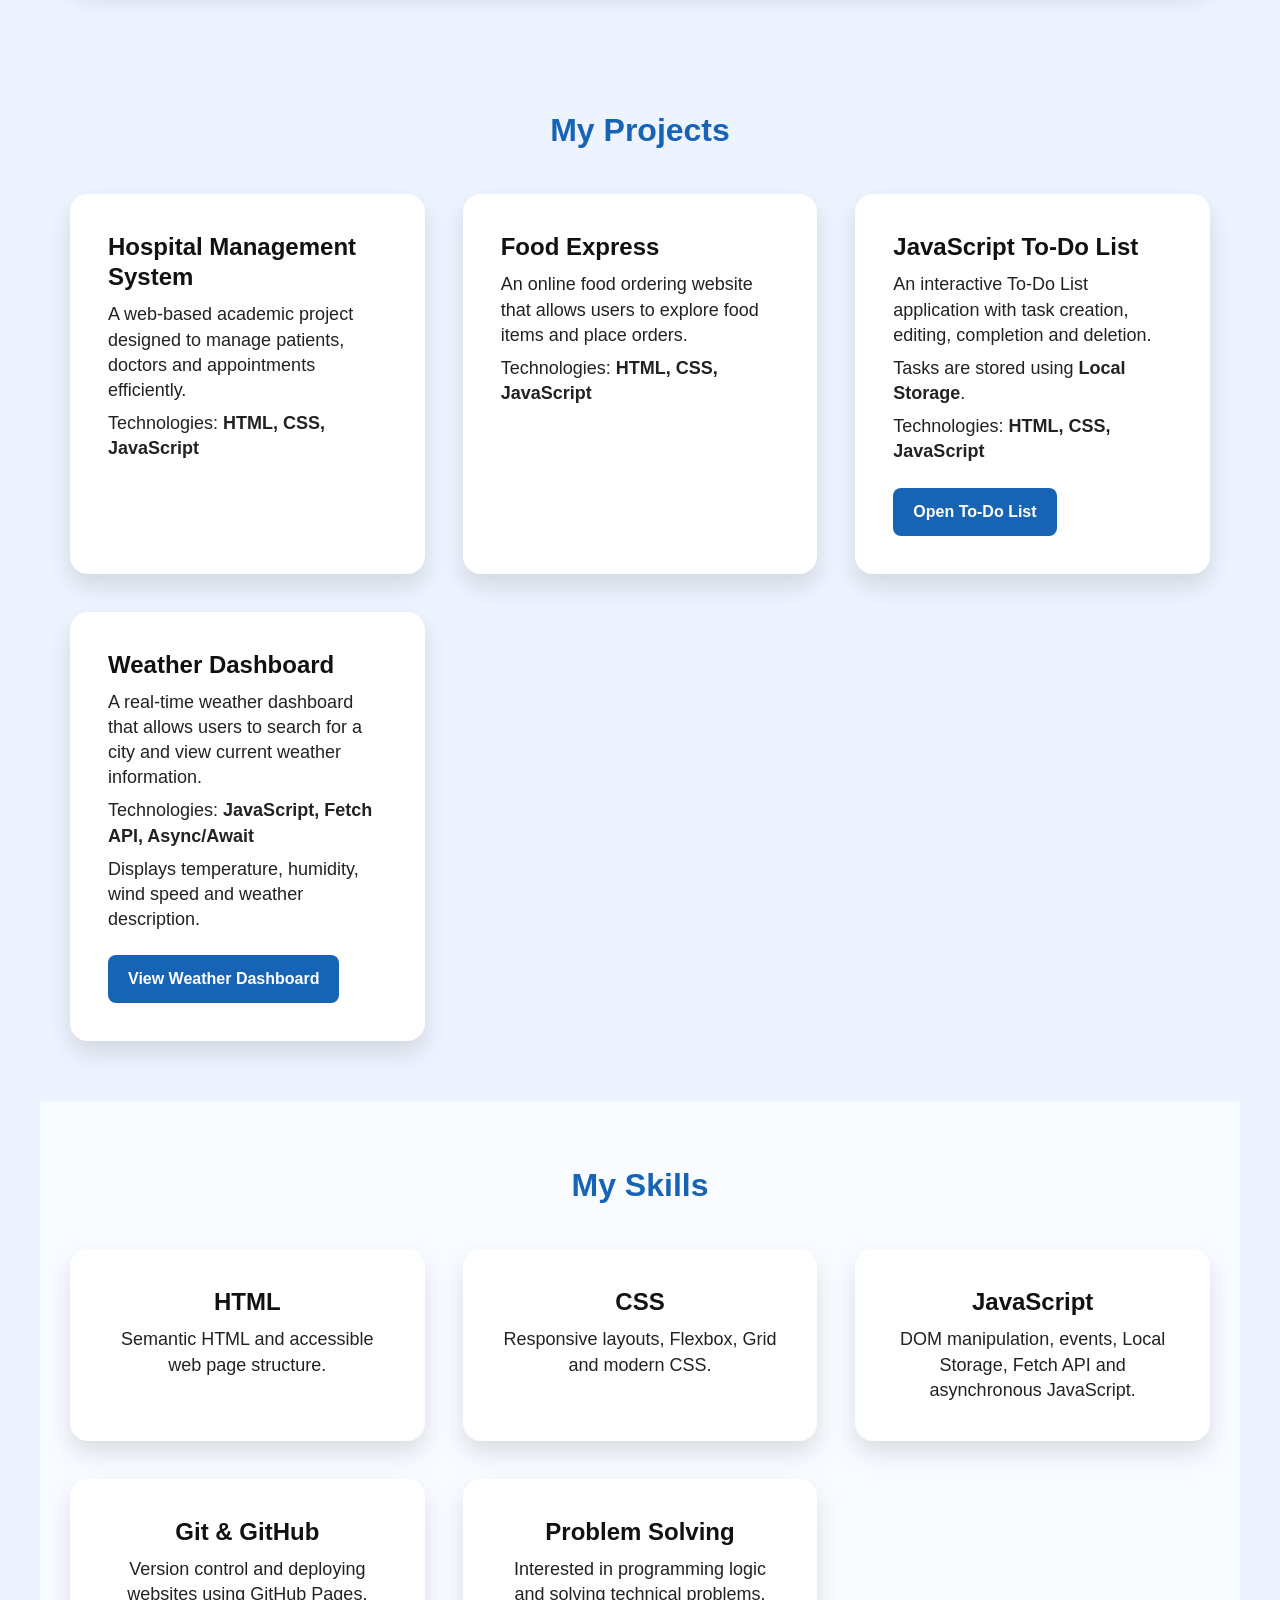
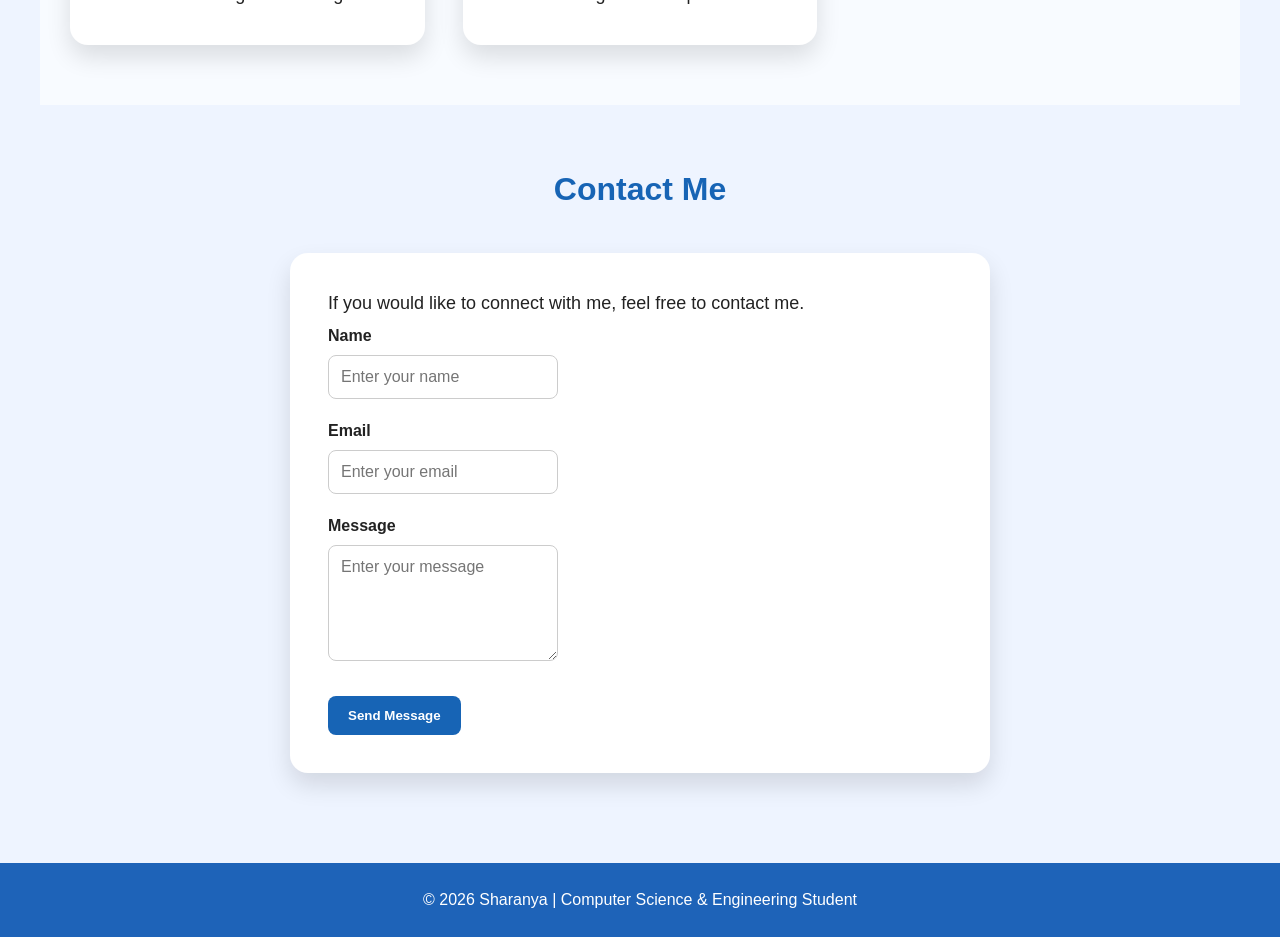
==== commit 7d1081c8: "Update index.html" ====
--- a/index.html
+++ b/index.html
@@ -196,42 +196,33 @@
                 </div>
 
 
-                <!-- Weather Dashboard -->
-                <div class="card">
-
-                    <h3>Weather Dashboard</h3>
-
-                    <p>
-                        A real-time weather dashboard that allows users
-                        to search for a city and view current weather
-                        information.
-                    </p>
-
-                    <p>
-                        The application uses the JavaScript
-                        <strong>Fetch API</strong>,
-                        <strong>async/await</strong> and a public
-                        REST API.
-                    </p>
-
-                    <p>
-                        It displays:
-                    </p>
-
-                    <ul>
-                        <li>Temperature</li>
-                        <li>Humidity</li>
-                        <li>Wind Speed</li>
-                        <li>Weather Description</li>
-                    </ul>
-
-                    <a href="weather.html"
-                       class="btn"
-                       target="_blank">
-                        View Weather Dashboard
-                    </a>
-
-                </div>
+<!-- Weather Dashboard -->
+<div class="card">
+
+    <h3>Weather Dashboard</h3>
+
+    <p>
+        A real-time weather dashboard that allows users
+        to search for a city and view current weather information.
+    </p>
+
+    <p>
+        Technologies:
+        <strong>JavaScript, Fetch API, Async/Await</strong>
+    </p>
+
+    <p>
+        Displays temperature, humidity, wind speed and
+        weather description.
+    </p>
+
+    <a href="weather.html"
+       class="btn"
+       target="_blank">
+        View Weather Dashboard
+    </a>
+
+</div>
 
             </div>
 
--- a/style.css
+++ b/style.css
@@ -1,346 +1,532 @@
-/*==============================
-      CSS VARIABLES
-===============================*/
-
-:root{
-
---primary:#1565C0;
---secondary:#42A5F5;
---background:#eef4ff;
---card:#ffffff;
---text:#222;
---shadow:0 10px 20px rgba(0,0,0,.15);
-
-}
-
-.dark{
-
---background:#121212;
---card:#1f1f1f;
---text:#f2f2f2;
---primary:#90CAF9;
---secondary:#64B5F6;
-
-}
-
-/*==============================
-RESET
-===============================*/
-
-*{
-margin:0;
-padding:0;
-box-sizing:border-box;
-}
-
-html{
-
-scroll-behavior:smooth;
-
-}
-
-body{
-
-font-family:Arial,Helvetica,sans-serif;
-
-background:var(--background);
-
-color:var(--text);
-
-transition:.4s;
-
-}
-
-/*==============================
-NAVIGATION
-===============================*/
-
-header{
-
-background:var(--primary);
-
-position:sticky;
-
-top:0;
-
-z-index:999;
-
-}
-
-nav{
-
-display:flex;
-
-justify-content:space-between;
-
-align-items:center;
-
-padding:18px 8%;
-
-}
-
-.logo{
-
-color:white;
-
-}
-
-nav ul{
-
-display:flex;
-
-gap:25px;
-
-list-style:none;
-
-}
-
-nav a{
-
-text-decoration:none;
-
-color:white;
-
-font-weight:bold;
-
-transition:.3s;
-
-}
-
-nav a:hover{
-
-color:#FFD54F;
-
-}
-
-#theme-toggle{
-
-padding:10px;
-
-border:none;
-
-border-radius:50%;
-
-cursor:pointer;
-
-font-size:18px;
-
-}
-
-/*==============================
-HERO
-===============================*/
-
-.hero{
-
-display:grid;
-
-place-items:center;
-
-text-align:center;
-
-min-height:90vh;
-
-background:linear-gradient(135deg,var(--primary),var(--secondary));
-
-color:white;
-
-padding:40px;
-
-}
-
-.hero h1{
-
-font-size:3rem;
-
-}
-
-.hero p{
-
-max-width:650px;
-
-margin:20px auto;
-
-}
-
-.btn{
-
-background:white;
-
-color:var(--primary);
-
-padding:15px 35px;
-
-border-radius:30px;
-
-text-decoration:none;
-
-font-weight:bold;
-
-transition:.3s;
-
-}
-
-.btn:hover{
-
-transform:scale(1.05);
-
-}
-
-/*==============================
-SECTIONS
-===============================*/
-
-section{
-
-padding:80px 8%;
-
-}
-
-section h2{
-
-text-align:center;
-
-margin-bottom:40px;
-
-color:var(--primary);
-
-}
-
-/*==============================
-GRID
-===============================*/
-
-.cards{
-
-display:grid;
-
-grid-template-columns:repeat(auto-fit,minmax(280px,1fr));
-
-gap:30px;
-
-}
-
-.card{
-
-background:var(--card);
-
-padding:30px;
-
-border-radius:15px;
-
-box-shadow:var(--shadow);
-
-transition:.3s;
-
-}
-
-.card:hover{
-
-transform:translateY(-10px);
-
-}
-
-/*==============================
-CONTACT
-===============================*/
-
-form{
-
-display:flex;
-
-flex-direction:column;
-
-gap:15px;
-
-max-width:650px;
-
-margin:auto;
-
-}
-
-input,textarea{
-
-padding:14px;
-
-border-radius:10px;
-
-border:1px solid #bbb;
-
-}
-
-button{
-
-padding:15px;
-
-background:var(--primary);
-
-color:white;
-
-border:none;
-
-cursor:pointer;
-
-border-radius:10px;
-
-}
-
-/*==============================
-FOOTER
-===============================*/
-
-footer{
-
-background:var(--primary);
-
-color:white;
-
-text-align:center;
-
-padding:20px;
-
-}
-
-/*==============================
-TABLET
-===============================*/
-
-@media(max-width:992px){
-
-nav{
-
-flex-direction:column;
-
-gap:20px;
-
-}
-
-}
-
-/*==============================
-MOBILE
-===============================*/
-
-@media(max-width:768px){
-
-nav ul{
-
-flex-direction:column;
-
-text-align:center;
-
-}
-
-.hero h1{
-
-font-size:2rem;
-
-}
-
-section{
-
-padding:60px 25px;
-
-}
-
-}
+/* =========================================
+   RESET
+========================================= */
+
+* {
+    margin: 0;
+    padding: 0;
+    box-sizing: border-box;
+}
+
+html {
+    scroll-behavior: smooth;
+}
+
+body {
+    font-family: Arial, Helvetica, sans-serif;
+    line-height: 1.5;
+    background: #eef4ff;
+    color: #222;
+}
+
+
+/* =========================================
+   HEADER
+========================================= */
+
+header {
+    background: #1e63b8;
+    color: white;
+    position: sticky;
+    top: 0;
+    z-index: 1000;
+}
+
+.navbar {
+    max-width: 1200px;
+    margin: auto;
+    padding: 15px 25px;
+
+    display: flex;
+    justify-content: space-between;
+    align-items: center;
+}
+
+.logo h1 {
+    font-size: 28px;
+}
+
+.nav-links {
+    list-style: none;
+
+    display: flex;
+    gap: 20px;
+    flex-wrap: wrap;
+}
+
+.nav-links a {
+    color: white;
+    text-decoration: none;
+    font-weight: bold;
+}
+
+.nav-links a:hover {
+    text-decoration: underline;
+}
+
+
+/* =========================================
+   SECTIONS
+========================================= */
+
+section {
+    max-width: 1200px;
+    margin: auto;
+    padding: 60px 30px;
+}
+
+section h2 {
+    text-align: center;
+    color: #1764b5;
+    font-size: 32px;
+    margin-bottom: 40px;
+}
+
+
+/* =========================================
+   HERO
+========================================= */
+
+.hero {
+    max-width: none;
+    min-height: 80vh;
+
+    display: flex;
+    justify-content: center;
+    align-items: center;
+
+    text-align: center;
+
+    background: linear-gradient(
+        135deg,
+        #dbeafe,
+        #eef4ff
+    );
+}
+
+.hero-content {
+    max-width: 750px;
+}
+
+.hero h2 {
+    font-size: 48px;
+    color: #1764b5;
+    margin-bottom: 15px;
+}
+
+.hero h3 {
+    font-size: 25px;
+    margin-bottom: 15px;
+}
+
+.hero p {
+    font-size: 18px;
+    margin-bottom: 30px;
+}
+
+
+/* =========================================
+   BUTTON
+========================================= */
+
+.btn {
+    display: inline-block;
+
+    padding: 12px 20px;
+
+    background: #1764b5;
+    color: white;
+
+    border: none;
+    border-radius: 8px;
+
+    text-decoration: none;
+    font-weight: bold;
+
+    cursor: pointer;
+
+    margin-top: 15px;
+
+    position: static;
+
+    transition: 0.3s;
+}
+
+.btn:hover {
+    background: #0f4f91;
+    transform: translateY(-2px);
+}
+
+
+/* =========================================
+   CARDS GRID
+========================================= */
+
+.cards {
+    display: grid;
+
+    grid-template-columns:
+        repeat(auto-fit, minmax(280px, 1fr));
+
+    gap: 38px;
+
+    align-items: stretch;
+}
+
+
+/* =========================================
+   CARD
+========================================= */
+
+.card {
+    background: white;
+
+    padding: 38px;
+
+    border-radius: 18px;
+
+    box-shadow:
+        0 12px 25px rgba(0, 0, 0, 0.12);
+
+    /* IMPORTANT FIXES */
+    height: auto !important;
+    min-height: 0 !important;
+
+    overflow: visible !important;
+
+    position: static !important;
+
+    display: flex;
+
+    flex-direction: column;
+
+    justify-content: flex-start;
+
+    align-items: flex-start;
+
+    gap: 8px;
+
+    transition: transform 0.3s ease,
+                box-shadow 0.3s ease;
+}
+
+.card:hover {
+    transform: translateY(-5px);
+
+    box-shadow:
+        0 16px 30px rgba(0, 0, 0, 0.15);
+}
+
+
+/* =========================================
+   CARD HEADINGS
+========================================= */
+
+.card h3 {
+    color: #111;
+
+    font-size: 24px;
+
+    line-height: 1.25;
+
+    margin-bottom: 2px;
+}
+
+
+/* =========================================
+   CARD PARAGRAPHS
+========================================= */
+
+.card p {
+    color: #222;
+
+    font-size: 18px;
+
+    line-height: 1.4;
+
+    margin: 0;
+}
+
+
+/* =========================================
+   CARD LIST
+========================================= */
+
+.card ul {
+    margin-top: 5px;
+
+    margin-bottom: 5px;
+
+    padding-left: 20px;
+}
+
+.card li {
+    font-size: 18px;
+
+    line-height: 1.4;
+
+    margin-bottom: 2px;
+}
+
+
+/* =========================================
+   PROJECT CARD BUTTON
+========================================= */
+
+.card .btn {
+    position: static !important;
+
+    display: inline-block;
+
+    width: auto;
+
+    margin-top: 15px;
+
+    align-self: flex-start;
+}
+
+
+/* =========================================
+   ABOUT
+========================================= */
+
+#about .card {
+    max-width: 900px;
+    margin: auto;
+}
+
+#about .card p {
+    margin-bottom: 10px;
+}
+
+
+/* =========================================
+   EDUCATION
+========================================= */
+
+#education .card {
+    text-align: center;
+
+    align-items: center;
+}
+
+#education .card h3 {
+    margin-bottom: 10px;
+}
+
+
+/* =========================================
+   PROJECTS
+========================================= */
+
+#projects {
+    background: #eef4ff;
+}
+
+
+/* =========================================
+   SKILLS
+========================================= */
+
+#skills {
+    background: #f8fbff;
+}
+
+#skills .card {
+    text-align: center;
+
+    align-items: center;
+}
+
+
+/* =========================================
+   CONTACT
+========================================= */
+
+#contact .card {
+    max-width: 700px;
+    margin: auto;
+}
+
+
+/* =========================================
+   FORM
+========================================= */
+
+.form-group {
+    width: 100%;
+
+    display: flex;
+    flex-direction: column;
+
+    margin-bottom: 20px;
+}
+
+.form-group label {
+    font-weight: bold;
+
+    margin-bottom: 7px;
+}
+
+.form-group input,
+.form-group textarea {
+    width: 100%;
+
+    padding: 12px;
+
+    border: 1px solid #ccc;
+
+    border-radius: 8px;
+
+    font-family: Arial, Helvetica, sans-serif;
+
+    font-size: 16px;
+}
+
+.form-group input:focus,
+.form-group textarea:focus {
+    outline: 2px solid #1764b5;
+
+    border-color: #1764b5;
+}
+
+.form-group textarea {
+    resize: vertical;
+}
+
+
+/* =========================================
+   FOOTER
+========================================= */
+
+footer {
+    background: #1e63b8;
+
+    color: white;
+
+    text-align: center;
+
+    padding: 25px 15px;
+
+    margin-top: 30px;
+}
+
+footer p {
+    margin: 0;
+}
+
+
+/* =========================================
+   TABLET
+========================================= */
+
+@media (max-width: 900px) {
+
+    .navbar {
+        flex-direction: column;
+
+        gap: 15px;
+    }
+
+    .hero h2 {
+        font-size: 40px;
+    }
+
+    .hero h3 {
+        font-size: 22px;
+    }
+
+    section {
+        padding: 50px 20px;
+    }
+
+    .cards {
+        grid-template-columns:
+            repeat(2, minmax(250px, 1fr));
+
+        gap: 25px;
+    }
+}
+
+
+/* =========================================
+   MOBILE
+========================================= */
+
+@media (max-width: 600px) {
+
+    .navbar {
+        padding: 15px;
+    }
+
+    .logo h1 {
+        font-size: 24px;
+    }
+
+    .nav-links {
+        justify-content: center;
+
+        gap: 10px;
+
+        font-size: 14px;
+    }
+
+    .hero {
+        min-height: 70vh;
+
+        padding: 40px 20px;
+    }
+
+    .hero h2 {
+        font-size: 32px;
+    }
+
+    .hero h3 {
+        font-size: 20px;
+    }
+
+    .hero p {
+        font-size: 16px;
+    }
+
+    section {
+        padding: 45px 15px;
+    }
+
+    section h2 {
+        font-size: 28px;
+
+        margin-bottom: 30px;
+    }
+
+    .cards {
+        grid-template-columns: 1fr;
+
+        gap: 25px;
+    }
+
+    .card {
+        padding: 25px;
+
+        width: 100%;
+
+        min-height: 0 !important;
+
+        height: auto !important;
+    }
+
+    .card h3 {
+        font-size: 22px;
+    }
+
+    .card p,
+    .card li {
+        font-size: 16px;
+    }
+
+    .card .btn {
+        width: auto;
+
+        margin-top: 15px;
+    }
+}
